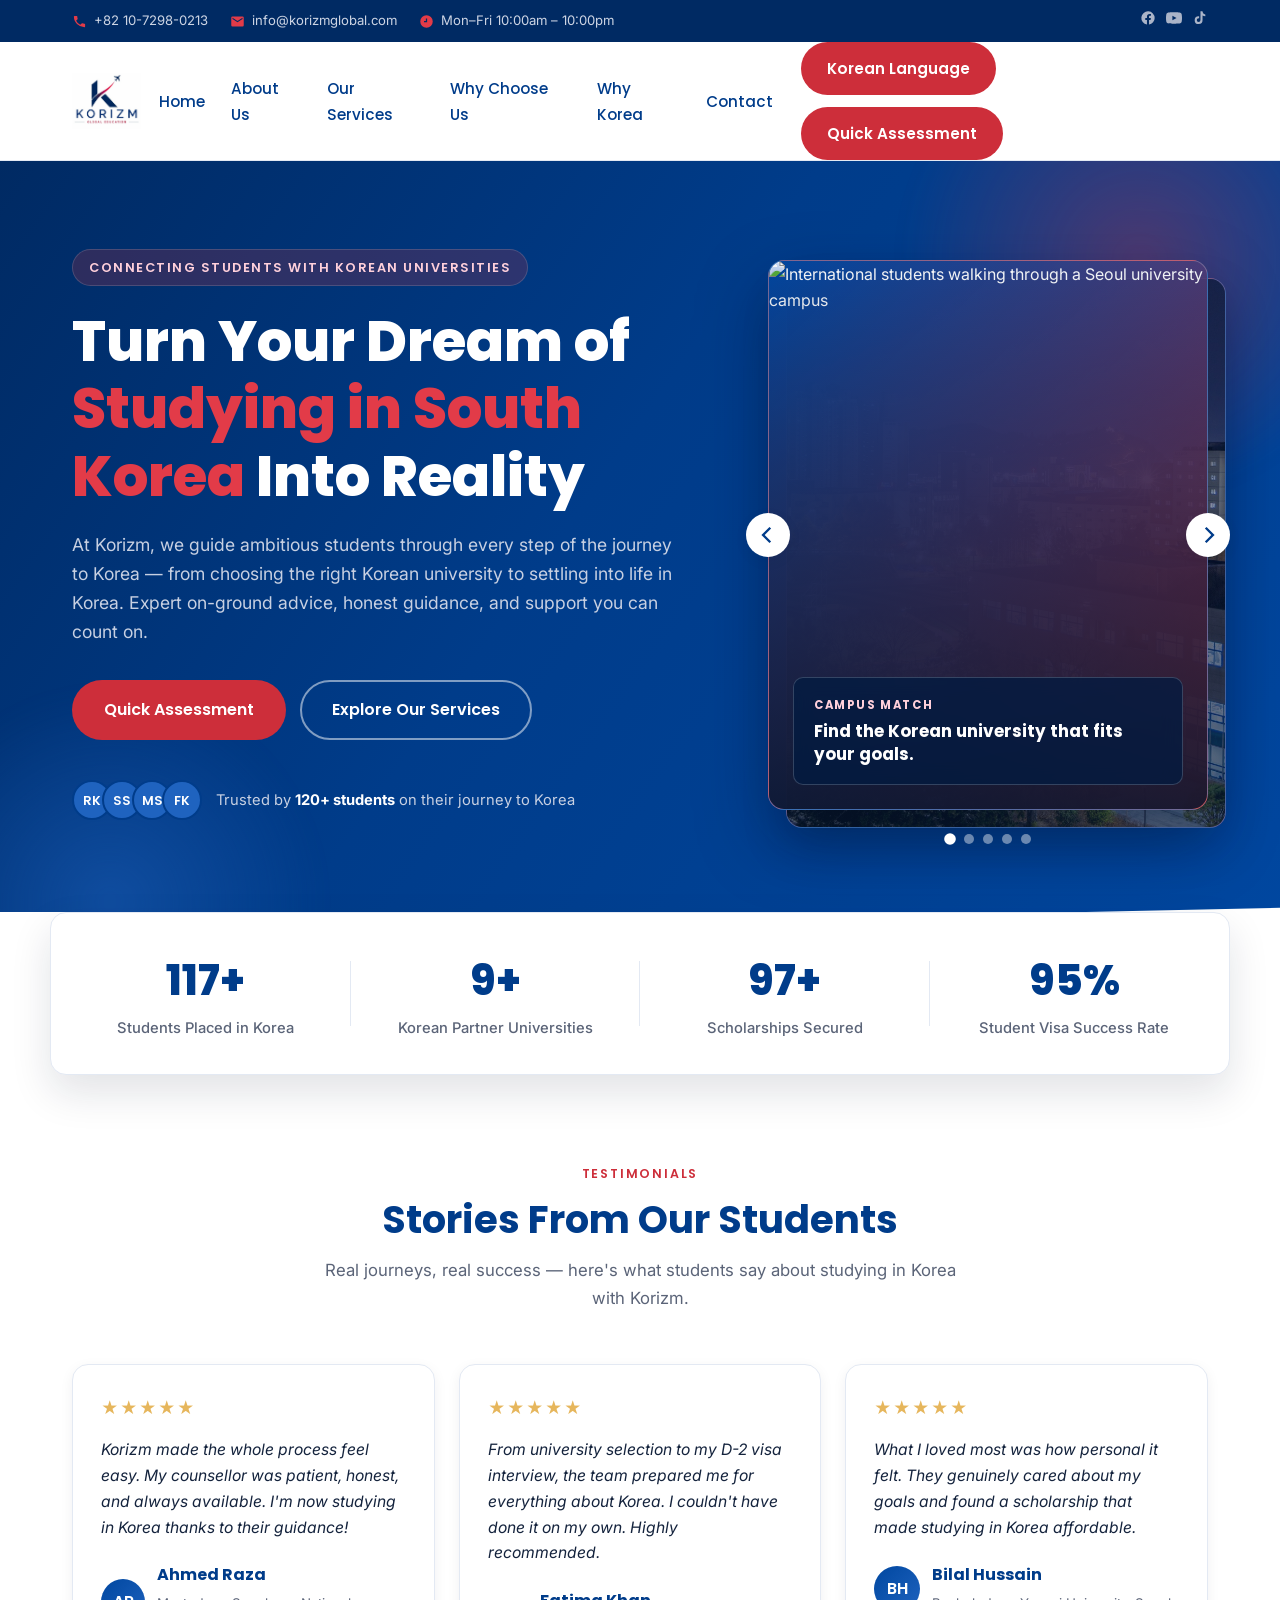
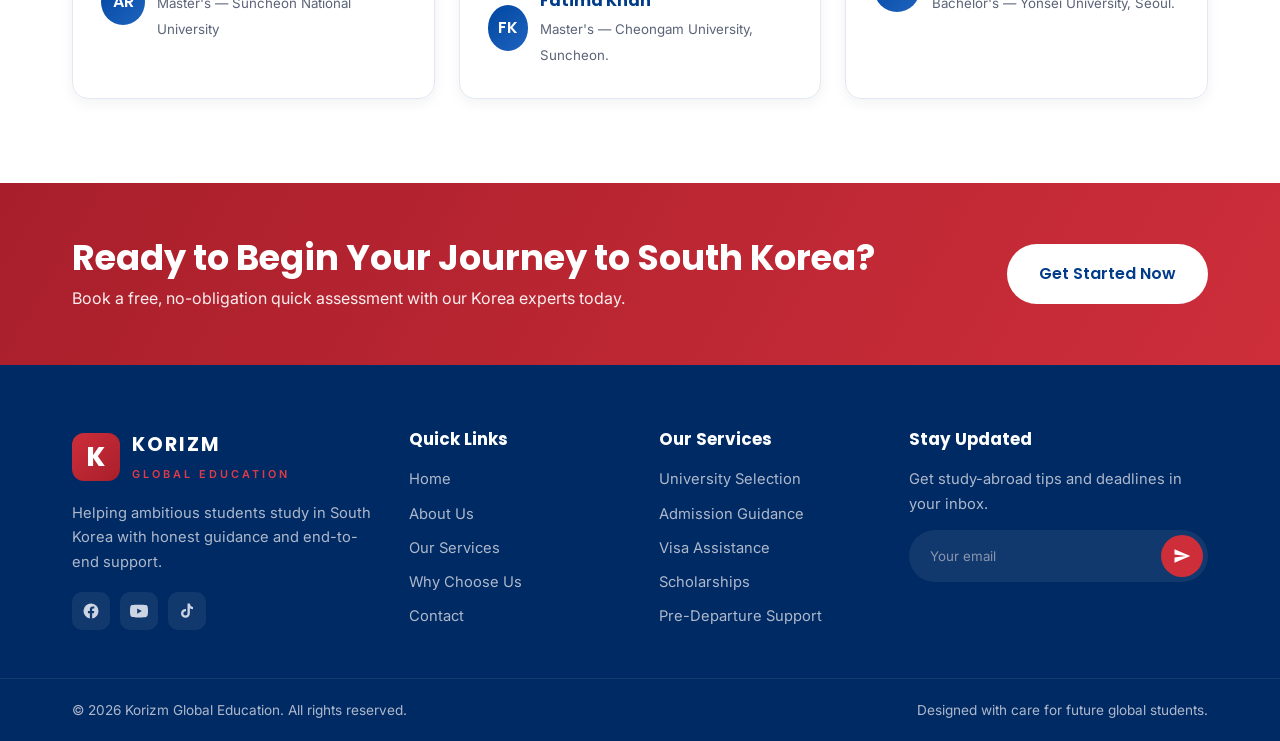
==== index.html @ 65ed12b9 "home page" ====
<!DOCTYPE html>
<html lang="en">
<head>
  <meta charset="UTF-8" />
  <meta name="viewport" content="width=device-width, initial-scale=1.0" />
  <title>Korizm Global Education — Study in South Korea Consultancy</title>
  <meta name="description" content="Korizm Global Education helps students achieve their dreams of studying in South Korea — Korean university selection, admissions, student visa assistance, scholarships, and pre & post-arrival support." />
  <link rel="icon" type="image/jpeg" href="public/korizm.jpg" />

  <!-- Fonts -->
  <link rel="preconnect" href="https://fonts.googleapis.com" />
  <link rel="preconnect" href="https://fonts.gstatic.com" crossorigin />
  <link href="https://fonts.googleapis.com/css2?family=Inter:wght@400;500;600;700&family=Poppins:wght@500;600;700;800&display=swap" rel="stylesheet" />

  <link rel="stylesheet" href="css/styles.css" />
</head>
<body>

  <!-- ===== Top Bar ===== -->
  <div class="topbar">
    <div class="container topbar__inner">
      <div class="topbar__contacts">
        <a href="https://wa.me/821072980213?text=Hello%20KORIZM%20Global%20Education" class="topbar__item">
          <svg viewBox="0 0 24 24" class="icon"><path d="M6.62 10.79a15.05 15.05 0 0 0 6.59 6.59l2.2-2.2a1 1 0 0 1 1.01-.24 11.36 11.36 0 0 0 3.56.57 1 1 0 0 1 1 1V20a1 1 0 0 1-1 1A17 17 0 0 1 3 4a1 1 0 0 1 1-1h3.5a1 1 0 0 1 1 1 11.36 11.36 0 0 0 .57 3.56 1 1 0 0 1-.24 1.01l-2.21 2.22z"/></svg>
          <span>+82 10-7298-0213</span>
        </a>
        <a href="mailto:info@korizmglobal.com" class="topbar__item">
          <svg viewBox="0 0 24 24" class="icon"><path d="M20 4H4a2 2 0 0 0-2 2v12a2 2 0 0 0 2 2h16a2 2 0 0 0 2-2V6a2 2 0 0 0-2-2zm0 4-8 5-8-5V6l8 5 8-5z"/></svg>
          <span>info@korizmglobal.com</span>
        </a>
        <span class="topbar__item topbar__hours">
          <svg viewBox="0 0 24 24" class="icon"><path d="M12 2a10 10 0 1 0 0 20 10 10 0 0 0 0-20zm1 11h-5v-2h3V7h2z"/></svg>
          <span>Mon–Fri 10:00am – 10:00pm</span>
        </span>
      </div>
      <div class="topbar__social">
        <a href="https://www.facebook.com/KorizmGlobal" target="_blank" aria-label="Facebook">
  <svg viewBox="0 0 24 24" class="icon">
    <path d="M22 12a10 10 0 1 0-11.56 9.88v-6.99H7.9V12h2.54V9.8c0-2.5 1.49-3.89 3.77-3.89 1.09 0 2.23.19 2.23.19v2.46h-1.26c-1.24 0-1.63.77-1.63 1.56V12h2.77l-.44 2.89h-2.33v6.99A10 10 0 0 0 22 12z"/>
  </svg>
</a>
        <a href="https://www.youtube.com/@KorizmGlobal" target="_blank" aria-label="YouTube">
  <svg viewBox="0 0 24 24" class="icon">
    <path d="M23.5 6.2a3 3 0 0 0-2.1-2.1C19.5 3.5 12 3.5 12 3.5s-7.5 0-9.4.6A3 3 0 0 0 .5 6.2 31.4 31.4 0 0 0 0 12a31.4 31.4 0 0 0 .5 5.8 3 3 0 0 0 2.1 2.1c1.9.6 9.4.6 9.4.6s7.5 0 9.4-.6a3 3 0 0 0 2.1-2.1A31.4 31.4 0 0 0 24 12a31.4 31.4 0 0 0-.5-5.8zM9.6 15.5v-7L15.8 12l-6.2 3.5z"/>
  </svg>
</a>
        <a href="https://www.tiktok.com/@korizmglobal" target="_blank" aria-label="TikTok">
  <svg viewBox="0 0 24 24" class="icon">
    <path d="M19.59 6.69a4.83 4.83 0 0 1-3.77-4.25V2h-3.12v13.17a2.78 2.78 0 1 1-2.78-2.78c.27 0 .53.04.78.11V9.33a5.9 5.9 0 0 0-.78-.05A5.9 5.9 0 1 0 15.82 15V8.35a7.93 7.93 0 0 0 4.18 1.18V6.69h-.41z"/>
  </svg>
</a>
      </div>
    </div>
  </div>

  <!-- ===== Header / Nav ===== -->
  <header class="header" id="header">
    <div class="container header__inner">
      <a href="index.html" class="brand">
        <img src="public/korizm.jpg" alt="Korizm Global Education" class="brand__logo" />
      </a>

      <nav class="nav" id="nav">
        <button class="nav__close" id="navClose" aria-label="Close menu">&times;</button>
        <ul class="nav__list">
          <li><a href="index.html" class="nav__link">Home</a></li>
          <li><a href="about.html" class="nav__link">About Us</a></li>
          <li><a href="services.html" class="nav__link">Our Services</a></li>
          <li><a href="why-us.html" class="nav__link">Why Choose Us</a></li>
          <li><a href="destinations.html" class="nav__link">Why Korea</a></li>
          <li><a href="contact.html" class="nav__link">Contact</a></li>
        </ul>
        <div style="display: flex; gap: 12px; flex-wrap: wrap;">
          <a href="korean-language.html" class="btn btn--primary nav__cta">Korean Language</a>
          <a href="contact.html" class="btn btn--primary nav__cta">Quick Assessment</a>
        </div>
      </nav>

      <button class="nav__toggle" id="navToggle" aria-label="Open menu">
        <span></span><span></span><span></span>
      </button>
    </div>
  </header>

  <!-- ===== Hero ===== -->
  <section class="hero" id="home">
    <div class="hero__bg" aria-hidden="true">
      <span class="hero__plane">&#9992;</span>
    </div>
    <div class="container hero__inner">
      <div class="hero__content reveal">
        <span class="hero__eyebrow">Connecting Students with Korean Universities</span>
        <h1 class="hero__title">Turn Your Dream of <span>Studying in South Korea</span> Into Reality</h1>
        <p class="hero__text">
          At Korizm, we guide ambitious students through every step of the
          journey to Korea &mdash; from choosing the right Korean university to settling into life
          in Korea. Expert on-ground advice, honest guidance, and support you can count on.
        </p>
        <div class="hero__actions">
          <a href="contact.html" class="btn btn--primary btn--lg">Quick Assessment</a>
          <a href="services.html" class="btn btn--ghost btn--lg">Explore Our Services</a>
        </div>
        <div class="hero__trust">
          <div class="hero__avatars" aria-hidden="true">
            <span>RK</span><span>SS</span><span>MS</span><span>FK</span>
          </div>
          <p>Trusted by <strong>120+ students</strong> on their journey to Korea</p>
        </div>
      </div>

      <div class="hero__carousel reveal" data-hero-carousel aria-label="Study in South Korea highlights">
        <div class="hero__slides">
          <div class="hero__slide-preview" aria-hidden="true">
            <img src="public/hero-admissions-guidance.png" alt="" data-hero-preview />
          </div>

          <article
            class="hero__slide active"
            data-hero-slide
            style="--slide-accent: rgba(205, 46, 58, .78);"
          >
            <img class="hero__slide-image" src="public/hero-admissions-guidance.png" alt="International students walking through a Seoul university campus" fetchpriority="high" />
            <div class="hero__slide-caption">
              <span>Campus Match</span>
              <strong>Find the Korean university that fits your goals.</strong>
            </div>
          </article>

          <article
            class="hero__slide"
            data-hero-slide
            style="--slide-accent: rgba(31, 99, 191, .82);"
            aria-hidden="true"
          >
            <img class="hero__slide-image" src="public/scnu1.png" alt="Student and counsellor reviewing admissions documents" loading="lazy" />
            <div class="hero__slide-caption">
              <span>Admissions Support</span>
              <strong>Build a strong application with Korea based expert guidance.</strong>
            </div>
          </article>

          <article
            class="hero__slide"
            data-hero-slide
            style="--slide-accent: rgba(168, 31, 43, .82);"
            aria-hidden="true"
          >
            <img class="hero__slide-image" src="public/scnu2.jpg" alt="Organized student visa documents on a consultancy desk" loading="lazy" />
            <div class="hero__slide-caption">
              <span>Visa Confidence</span>
              <strong>Prepare D-2 visa documents the right way.</strong>
            </div>
          </article>

          <article
            class="hero__slide"
            data-hero-slide
            style="--slide-accent: rgba(230, 182, 92, .84);"
            aria-hidden="true"
          >
            <img class="hero__slide-image" src="public/scnu7.png" alt="International student studying in a Korean university library" loading="lazy" />
            <div class="hero__slide-caption">
              <span>Scholarship Planning</span>
              <strong>Discover funding options before deadlines arrive.</strong>
            </div>
          </article>

          <article
            class="hero__slide"
            data-hero-slide
            style="--slide-accent: rgba(0, 71, 160, .84);"
            aria-hidden="true"
          >
            <img class="hero__slide-image" src="public/scnu5.jpg" alt="Student arriving in Seoul with luggage" loading="lazy" />
            <div class="hero__slide-caption">
              <span>Arrival Care</span>
              <strong>Land in Korea with practical support already in place.</strong>
            </div>
          </article>
        </div>

        <button class="hero__carousel-btn hero__carousel-btn--prev" type="button" data-hero-prev aria-label="Previous slide">
          <svg viewBox="0 0 24 24" aria-hidden="true"><path d="M15.4 5 8.4 12l7 7-1.8 1.8L4.8 12l8.8-8.8z"/></svg>
        </button>
        <button class="hero__carousel-btn hero__carousel-btn--next" type="button" data-hero-next aria-label="Next slide">
          <svg viewBox="0 0 24 24" aria-hidden="true"><path d="m8.6 19 7-7-7-7 1.8-1.8 8.8 8.8-8.8 8.8z"/></svg>
        </button>

        <div class="hero__carousel-dots" aria-label="Hero carousel slides">
          <button class="active" type="button" data-hero-dot aria-label="Show campus match slide" aria-pressed="true"></button>
          <button type="button" data-hero-dot aria-label="Show admissions support slide" aria-pressed="false"></button>
          <button type="button" data-hero-dot aria-label="Show visa confidence slide" aria-pressed="false"></button>
          <button type="button" data-hero-dot aria-label="Show scholarship planning slide" aria-pressed="false"></button>
          <button type="button" data-hero-dot aria-label="Show arrival care slide" aria-pressed="false"></button>
        </div>
      </div>
    </div>
    <div class="hero__wave" aria-hidden="true"></div>
  </section>

  <!-- ===== Stats ===== -->
  <section class="stats">
    <div class="container stats__grid">
      <div class="stat reveal">
        <div class="stat__num" data-count="120" data-suffix="+">0</div>
        <p class="stat__label">Students Placed in Korea</p>
      </div>
      <div class="stat reveal">
        <div class="stat__num" data-count="10" data-suffix="+">0</div>
        <p class="stat__label">Korean Partner Universities</p>
      </div>
      <div class="stat reveal">
        <div class="stat__num" data-count="100" data-suffix="+">0</div>
        <p class="stat__label">Scholarships Secured</p>
      </div>
      <div class="stat reveal">
        <div class="stat__num" data-count="98" data-suffix="%">0</div>
        <p class="stat__label">Student Visa Success Rate</p>
      </div>
    </div>
  </section>

  <!-- ===== Testimonials ===== -->
  <section class="section testimonials">
    <div class="container">
      <div class="section__head reveal">
        <span class="eyebrow">Testimonials</span>
        <h2 class="section__title">Stories From Our Students</h2>
        <p class="section__sub">Real journeys, real success — here's what students say about studying in Korea with Korizm.</p>
      </div>

      <div class="testimonials__grid">
        <figure class="quote reveal">
          <div class="quote__stars">★★★★★</div>
          <blockquote>Korizm made the whole process feel easy. My counsellor was patient, honest, and always available. I'm now studying in Korea thanks to their guidance!</blockquote>
          <figcaption><span class="quote__avatar">AR</span><span><strong>Ahmed Raza</strong><small>Master's — Suncheon National University</small></span></figcaption>
        </figure>
        <figure class="quote reveal">
          <div class="quote__stars">★★★★★</div>
          <blockquote>From university selection to my D-2 visa interview, the team prepared me for everything about Korea. I couldn't have done it on my own. Highly recommended.</blockquote>
          <figcaption><span class="quote__avatar">FK</span><span><strong>Fatima Khan</strong><small>Master's — Cheongam University, Suncheon.
</small></span></figcaption>
        </figure>
        <figure class="quote reveal">
          <div class="quote__stars">★★★★★</div>
          <blockquote>What I loved most was how personal it felt. They genuinely cared about my goals and found a scholarship that made studying in Korea affordable.</blockquote>
          <figcaption><span class="quote__avatar">BH</span><span><strong>Bilal Hussain</strong><small>Bachelor's — Yonsei University, Seoul.</small></span></figcaption>
        </figure>
      </div>
    </div>
  </section>

  <!-- ===== CTA Banner ===== -->
  <section class="cta-banner">
    <div class="container cta-banner__inner reveal">
      <div>
        <h2>Ready to Begin Your Journey to South Korea?</h2>
        <p>Book a free, no-obligation quick assessment with our Korea experts today.</p>
      </div>
      <a href="contact.html" class="btn btn--light btn--lg">Get Started Now</a>
    </div>
  </section>

  <!-- ===== Footer ===== -->
  <footer class="footer">
    <div class="container footer__grid">
      <div class="footer__col footer__brand">
        <div class="footer__logo">
          <span class="footer__k">K</span>
          <div>
            <strong>KORIZM</strong>
            <small>GLOBAL EDUCATION</small>
          </div>
        </div>
        <p>Helping ambitious students study in South Korea with honest guidance and end-to-end support.</p>
        <div class="footer__social">
          <a href="https://www.facebook.com/KorizmGlobal" target="_blank" aria-label="Facebook">
  <svg viewBox="0 0 24 24" class="icon">
    <path d="M22 12a10 10 0 1 0-11.56 9.88v-6.99H7.9V12h2.54V9.8c0-2.5 1.49-3.89 3.77-3.89 1.09 0 2.23.19 2.23.19v2.46h-1.26c-1.24 0-1.63.77-1.63 1.56V12h2.77l-.44 2.89h-2.33v6.99A10 10 0 0 0 22 12z"/>
  </svg>
</a>
          <a href="https://www.youtube.com/@KorizmGlobal" target="_blank" aria-label="YouTube">
  <svg viewBox="0 0 24 24" class="icon">
    <path d="M23.5 6.2a3 3 0 0 0-2.1-2.1C19.5 3.5 12 3.5 12 3.5s-7.5 0-9.4.6A3 3 0 0 0 .5 6.2 31.4 31.4 0 0 0 0 12a31.4 31.4 0 0 0 .5 5.8 3 3 0 0 0 2.1 2.1c1.9.6 9.4.6 9.4.6s7.5 0 9.4-.6a3 3 0 0 0 2.1-2.1A31.4 31.4 0 0 0 24 12a31.4 31.4 0 0 0-.5-5.8zM9.6 15.5v-7L15.8 12l-6.2 3.5z"/>
  </svg>
</a>
          <a href="https://www.tiktok.com/@korizmGlobal" target="_blank" aria-label="TikTok">
  <svg viewBox="0 0 24 24" class="icon">
    <path d="M19.59 6.69a4.83 4.83 0 0 1-3.77-4.25V2h-3.12v13.17a2.78 2.78 0 1 1-2.78-2.78c.27 0 .53.04.78.11V9.33a5.9 5.9 0 0 0-.78-.05A5.9 5.9 0 1 0 15.82 15V8.35a7.93 7.93 0 0 0 4.18 1.18V6.69h-.41z"/>
  </svg>
</a>
        </div>
      </div>

      <div class="footer__col">
        <h4>Quick Links</h4>
        <ul>
          <li><a href="index.html">Home</a></li>
          <li><a href="about.html">About Us</a></li>
          <li><a href="services.html">Our Services</a></li>
          <li><a href="why-us.html">Why Choose Us</a></li>
          <li><a href="contact.html">Contact</a></li>
        </ul>
      </div>

      <div class="footer__col">
        <h4>Our Services</h4>
        <ul>
          <li><a href="services.html">University Selection</a></li>
          <li><a href="services.html">Admission Guidance</a></li>
          <li><a href="services.html">Visa Assistance</a></li>
          <li><a href="services.html">Scholarships</a></li>
          <li><a href="services.html">Pre-Departure Support</a></li>
        </ul>
      </div>

      <div class="footer__col footer__newsletter">
        <h4>Stay Updated</h4>
        <p>Get study-abroad tips and deadlines in your inbox.</p>
        <form class="newsletter" id="newsletter">
          <input type="email" placeholder="Your email" aria-label="Email" required />
          <button type="submit" aria-label="Subscribe">
            <svg viewBox="0 0 24 24" class="icon"><path d="M2 21l21-9L2 3v7l15 2-15 2z"/></svg>
          </button>
        </form>
      </div>
    </div>

    <div class="footer__bottom">
      <div class="container footer__bottom-inner">
        <p>&copy; <span id="year"></span> Korizm Global Education. All rights reserved.</p>
        <p>Designed with care for future global students.</p>
      </div>
    </div>
  </footer>

  <a href="index.html" class="to-top" id="toTop" aria-label="Back to top">
    <svg viewBox="0 0 24 24" class="icon"><path d="M12 4l8 8-1.4 1.4L13 7.8V20h-2V7.8L5.4 13.4 4 12z"/></svg>
  </a>

  <script src="js/main.js"></script>
</body>
</html>
---- css/styles.css ----
/* ===========================================================
   Korizm Global Education — styles
   Brand: South Korea flag colors — blue #0047A0 + red #CD2E3A on white
   =========================================================== */

:root {
  /* South Korea flag palette: blue #0047A0, red #CD2E3A, white + black accents */
  --navy-900: #002a63;
  --navy-800: #003c8a;
  --navy-700: #0047a0;
  --navy-600: #1f63bf;
  --crimson: #cd2e3a;
  --crimson-600: #e23b48;
  --crimson-700: #a81f2b;
  --ink: #14233d;
  --muted: #5b6478;
  --line: #e3e9f3;
  --bg: #ffffff;
  --bg-soft: #f3f6fc;
  --gold: #e6b65c;

  --radius: 16px;
  --radius-sm: 10px;
  --shadow-sm: 0 4px 14px rgba(15, 26, 48, .06);
  --shadow: 0 18px 40px rgba(15, 26, 48, .12);
  --container: 1180px;

  --font-head: "Poppins", system-ui, sans-serif;
  --font-body: "Inter", system-ui, sans-serif;
}

* { margin: 0; padding: 0; box-sizing: border-box; }

html { scroll-behavior: smooth; scroll-padding-top: 92px; }

body {
  font-family: var(--font-body);
  color: var(--ink);
  background: var(--bg);
  line-height: 1.65;
  -webkit-font-smoothing: antialiased;
  overflow-x: hidden;
}

img { max-width: 100%; display: block; }
a { text-decoration: none; color: inherit; }
ul { list-style: none; }

h1, h2, h3, h4 { font-family: var(--font-head); line-height: 1.2; color: var(--navy-800); }

.container { width: 100%; max-width: var(--container); margin: 0 auto; padding: 0 22px; }

.icon { width: 18px; height: 18px; fill: currentColor; }

/* ---------- Buttons ---------- */
.btn {
  display: inline-flex; align-items: center; justify-content: center; gap: 8px;
  font-family: var(--font-head); font-weight: 600; font-size: .95rem;
  padding: 12px 24px; border-radius: 999px; cursor: pointer; border: 2px solid transparent;
  transition: transform .2s ease, box-shadow .2s ease, background .2s ease, color .2s ease;
  white-space: nowrap;
}
.btn--primary { background: var(--crimson); color: #fff; }
.btn--primary:hover { background: var(--crimson-700); transform: translateY(-2px); box-shadow: 0 12px 24px rgba(205, 46, 58, .32); }
.btn--ghost { background: transparent; color: #fff; border-color: rgba(255, 255, 255, .5); }
.btn--ghost:hover { background: rgba(255, 255, 255, .12); border-color: #fff; }
.btn--light { background: #fff; color: var(--navy-800); }
.btn--light:hover { transform: translateY(-2px); box-shadow: var(--shadow); }
.btn--lg { padding: 15px 30px; font-size: 1rem; }
.btn--block { width: 100%; }

/* ---------- Top bar ---------- */
.topbar { background: var(--navy-900); color: #cdd5e4; font-size: .82rem; }
.topbar__inner { display: flex; align-items: center; justify-content: space-between; min-height: 42px; gap: 16px; }
.topbar__contacts { display: flex; align-items: center; gap: 22px; flex-wrap: wrap; }
.topbar__item { display: inline-flex; align-items: center; gap: 7px; color: #cdd5e4; transition: color .2s; }
.topbar__item:hover { color: #fff; }
.topbar__item .icon { width: 15px; height: 15px; color: var(--crimson-600); }
.topbar__social { display: flex; gap: 10px; }
.topbar__social a { color: #aab4c8; transition: color .2s, transform .2s; }
.topbar__social a:hover { color: #fff; transform: translateY(-2px); }
.topbar__social .icon { width: 16px; height: 16px; }

/* ---------- Header ---------- */
.header {
  position: sticky; top: 0; z-index: 100; background: #fff;
  border-bottom: 1px solid var(--line); transition: box-shadow .3s, padding .3s;
}
.header.scrolled { box-shadow: var(--shadow-sm); }
.header__inner { display: flex; align-items: center; justify-content: space-between; min-height: 76px; gap: 18px; }
.brand__logo { height: 56px; width: auto; object-fit: contain; transition: height .3s; }
.header.scrolled .brand__logo { height: 48px; }

.nav { display: flex; align-items: center; gap: 28px; }
.nav__list { display: flex; align-items: center; gap: 26px; }
.nav__link {
  font-family: var(--font-head); font-weight: 500; font-size: .95rem; color: var(--navy-800);
  position: relative; padding: 6px 0;
}
.nav__link::after {
  content: ""; position: absolute; left: 0; bottom: 0; height: 2px; width: 0;
  background: var(--crimson); transition: width .25s ease;
}
.nav__link:hover, .nav__link.active { color: var(--crimson); }
.nav__link:hover::after, .nav__link.active::after { width: 100%; }
.nav__close { display: none; }

.nav__toggle { display: none; flex-direction: column; gap: 5px; background: none; border: 0; cursor: pointer; padding: 6px; }
.nav__toggle span { width: 26px; height: 3px; background: var(--navy-800); border-radius: 2px; transition: .3s; }

/* ---------- Hero ---------- */
.hero {
  position: relative; color: #fff; overflow: hidden;
  background: linear-gradient(125deg, var(--navy-900) 0%, var(--navy-800) 45%, var(--navy-700) 100%);
}
.hero__bg { position: absolute; inset: 0; overflow: hidden; }
.hero__bg::before, .hero__bg::after {
  content: ""; position: absolute; border-radius: 50%; filter: blur(10px);
}
.hero__bg::before {
  width: 520px; height: 520px; top: -160px; right: -120px;
  background: radial-gradient(circle, rgba(205, 46, 58, .38), transparent 65%);
}
.hero__bg::after {
  width: 460px; height: 460px; bottom: -180px; left: -120px;
  background: radial-gradient(circle, rgba(31, 99, 191, .5), transparent 65%);
}
.hero__plane {
  position: absolute; top: 18%; right: 8%; font-size: 4rem; color: rgba(255, 255, 255, .14);
  transform: rotate(-25deg); animation: float 6s ease-in-out infinite;
}
@keyframes float { 0%, 100% { transform: translateY(0) rotate(-25deg); } 50% { transform: translateY(-18px) rotate(-25deg); } }

.hero__inner {
  position: relative; z-index: 2; padding: 88px 22px 132px;
  display: grid; grid-template-columns: minmax(0, 1.05fr) minmax(320px, .75fr);
  align-items: center; gap: 52px;
}
.hero__content { max-width: 700px; min-width: 0; }
.hero__eyebrow {
  display: inline-block; font-family: var(--font-head); font-weight: 600; font-size: .8rem;
  letter-spacing: 1.5px; text-transform: uppercase; color: #ffd0db;
  background: rgba(205, 46, 58, .22); border: 1px solid rgba(255, 255, 255, .14);
  padding: 7px 16px; border-radius: 999px; margin-bottom: 22px;
}
.hero__title {
  font-size: clamp(2.1rem, 5vw, 3.5rem); font-weight: 800; color: #fff; margin-bottom: 20px;
  overflow-wrap: anywhere;
}
.hero__title span { color: var(--crimson-600); position: relative; }
.hero__text { width: 100%; font-size: 1.1rem; color: #c7d0e2; max-width: 620px; margin-bottom: 34px; }
.hero__actions { display: flex; flex-wrap: wrap; gap: 14px; margin-bottom: 40px; }
.hero__trust { display: flex; align-items: center; gap: 14px; min-width: 0; }
.hero__avatars { display: flex; }
.hero__avatars span {
  width: 40px; height: 40px; border-radius: 50%; display: grid; place-items: center;
  font-family: var(--font-head); font-weight: 600; font-size: .8rem; color: #fff;
  background: var(--navy-600); border: 2px solid var(--navy-800); margin-left: -10px;
}
.hero__avatars span:first-child { margin-left: 0; }
.hero__trust p { min-width: 0; font-size: .92rem; color: #c7d0e2; }
.hero__trust strong { color: #fff; }
.hero__carousel { position: relative; width: 100%; max-width: 440px; min-width: 0; justify-self: end; isolation: isolate; }
.hero__slides {
  position: relative; width: 100%; min-height: 470px; aspect-ratio: 4 / 5;
  border-radius: var(--radius); box-shadow: 0 28px 70px rgba(0, 12, 34, .34);
}
.hero__slide-preview {
  position: absolute; inset: 18px -18px -18px 18px; z-index: 0; overflow: hidden;
  border: 1px solid rgba(255, 255, 255, .18); border-radius: var(--radius);
  background: linear-gradient(135deg, rgba(0, 71, 160, .5), rgba(205, 46, 58, .3));
  box-shadow: 0 18px 45px rgba(0, 12, 34, .2);
}
.hero__slide-preview::after {
  content: ""; position: absolute; inset: 0;
  background: linear-gradient(180deg, rgba(0, 20, 44, .2), rgba(0, 20, 44, .55));
}
.hero__slide-preview img {
  width: 100%; height: 100%; object-fit: cover; object-position: center;
  opacity: .78; filter: saturate(.9);
}
.hero__slide {
  position: absolute; inset: 0; display: flex; align-items: flex-end; overflow: hidden;
  padding: 24px; border: 1px solid rgba(255, 255, 255, .22); border-radius: var(--radius);
  z-index: 1;
  opacity: 0; transform: translateX(18px) scale(.98); pointer-events: none;
  transition: opacity .55s ease, transform .55s ease;
  background: linear-gradient(135deg, var(--navy-700), var(--slide-accent));
}
.hero__slide.active { opacity: 1; transform: none; pointer-events: auto; }
.hero__slide::after {
  content: ""; position: absolute; inset: 0;
  background: linear-gradient(180deg, rgba(0, 42, 99, .04) 0%, rgba(0, 20, 44, .84) 100%);
}
.hero__slide-image {
  position: absolute; inset: 0; width: 100%; height: 100%; object-fit: cover;
  object-position: center; z-index: 0;
}
.hero__slide-caption {
  position: relative; z-index: 1; width: 100%; padding: 18px 20px;
  border-radius: var(--radius-sm); background: rgba(0, 27, 66, .72);
  border: 1px solid rgba(255, 255, 255, .18); backdrop-filter: blur(10px);
}
.hero__slide-caption span {
  display: block; margin-bottom: 5px; font-family: var(--font-head); font-weight: 700;
  font-size: .72rem; letter-spacing: 1.6px; text-transform: uppercase; color: #ffd0db;
}
.hero__slide-caption strong {
  display: block; color: #fff; font-family: var(--font-head); font-size: 1.05rem;
  line-height: 1.35;
}
.hero__carousel-btn {
  position: absolute; top: 50%; z-index: 3; width: 44px; height: 44px; border: 0;
  border-radius: 50%; display: grid; place-items: center; cursor: pointer;
  background: #fff; color: var(--navy-800); box-shadow: var(--shadow-sm);
  transform: translateY(-50%); transition: transform .2s ease, background .2s ease, color .2s ease;
}
.hero__carousel-btn:hover { background: var(--crimson); color: #fff; transform: translateY(-50%) scale(1.05); }
.hero__carousel-btn svg { width: 22px; height: 22px; fill: currentColor; }
.hero__carousel-btn--prev { left: -22px; }
.hero__carousel-btn--next { right: -22px; }
.hero__carousel-dots {
  position: absolute; left: 50%; bottom: -34px; z-index: 3; display: flex; gap: 9px;
  transform: translateX(-50%);
}
.hero__carousel-dots button {
  width: 10px; height: 10px; border: 0; border-radius: 50%; cursor: pointer;
  background: rgba(255, 255, 255, .42); transition: background .2s ease, transform .2s ease;
}
.hero__carousel-dots button:hover, .hero__carousel-dots button.active {
  background: #fff; transform: scale(1.16);
}
.hero__wave {
  position: absolute; left: 0; right: 0; bottom: -1px; height: 70px; z-index: 1;
  background: var(--bg);
  clip-path: polygon(0 100%, 100% 100%, 100% 35%, 0 75%);
}

/* ---------- Sections ---------- */
.section { padding: 84px 0; }
.section--soft { background: var(--bg-soft); }
.section__head { max-width: 660px; margin: 0 auto 52px; text-align: center; }
.eyebrow {
  display: inline-block; font-family: var(--font-head); font-weight: 600; font-size: .78rem;
  letter-spacing: 1.8px; text-transform: uppercase; color: var(--crimson); margin-bottom: 12px;
}
.section__title { font-size: clamp(1.7rem, 3.5vw, 2.4rem); font-weight: 700; margin-bottom: 14px; }
.section__sub { color: var(--muted); font-size: 1.05rem; }

/* ---------- Stats ---------- */
.stats { background: #fff; margin-top: -40px; position: relative; z-index: 3; }
.stats__grid {
  display: grid; grid-template-columns: repeat(4, 1fr); gap: 20px;
  background: #fff; border: 1px solid var(--line); border-radius: var(--radius);
  box-shadow: var(--shadow); padding: 34px 20px;
}
.stat { text-align: center; position: relative; }
.stat:not(:last-child)::after {
  content: ""; position: absolute; right: -10px; top: 15%; height: 70%; width: 1px; background: var(--line);
}
.stat__num { font-family: var(--font-head); font-weight: 800; font-size: clamp(1.8rem, 4vw, 2.6rem); color: var(--navy-800); }
.stat__label { color: var(--muted); font-size: .92rem; font-weight: 500; }

/* ---------- About ---------- */
.about__inner { display: grid; grid-template-columns: 0.85fr 1.15fr; gap: 56px; align-items: center; }
.about__card {
  position: relative; border-radius: var(--radius);
  background: linear-gradient(135deg, var(--navy-800), var(--navy-600));
  padding: 40px; box-shadow: var(--shadow);
}
.about__logo-wrap { background: #fff; border-radius: var(--radius-sm); padding: 18px; }
.about__logo-wrap img { border-radius: 8px; }
.about__badge {
  position: absolute; bottom: -22px; right: -16px; background: var(--crimson); color: #fff;
  border-radius: var(--radius-sm); padding: 14px 20px; text-align: center; box-shadow: var(--shadow);
}
.about__badge strong { display: block; font-family: var(--font-head); font-size: 1.7rem; font-weight: 800; line-height: 1; color: #fff; }
.about__badge span { font-size: .78rem; opacity: .9; }
.about__content p { color: var(--muted); margin-bottom: 16px; }
.about__points { display: grid; grid-template-columns: 1fr 1fr; gap: 10px 18px; margin: 22px 0 28px; }
.about__points li { display: flex; align-items: center; gap: 9px; font-weight: 500; font-size: .95rem; color: var(--ink); }
.tick { width: 20px; height: 20px; fill: var(--crimson); flex-shrink: 0; }

/* ---------- Services ---------- */
.services__grid { display: grid; grid-template-columns: repeat(3, 1fr); gap: 24px; }
.service {
  background: #fff; border: 1px solid var(--line); border-radius: var(--radius);
  padding: 32px 28px; transition: transform .25s, box-shadow .25s, border-color .25s;
}
.service:hover { transform: translateY(-6px); box-shadow: var(--shadow); border-color: transparent; }
.service__icon {
  width: 58px; height: 58px; border-radius: 14px; display: grid; place-items: center; margin-bottom: 18px;
  background: linear-gradient(135deg, var(--navy-800), var(--navy-600));
}
.service__icon svg { width: 28px; height: 28px; fill: #fff; }
.service:hover .service__icon { background: linear-gradient(135deg, var(--crimson), var(--crimson-700)); }
.service h3 { font-size: 1.2rem; margin-bottom: 10px; }
.service p { color: var(--muted); font-size: .95rem; }

/* ---------- Why choose us ---------- */
.why__grid { display: grid; grid-template-columns: repeat(4, 1fr); gap: 22px; }
.pillar {
  position: relative; background: #fff; border: 1px solid var(--line); border-radius: var(--radius);
  padding: 34px 26px 28px; overflow: hidden; transition: transform .25s, box-shadow .25s;
}
.pillar::before {
  content: ""; position: absolute; top: 0; left: 0; height: 4px; width: 0;
  background: var(--crimson); transition: width .3s;
}
.pillar:hover { transform: translateY(-6px); box-shadow: var(--shadow); }
.pillar:hover::before { width: 100%; }
.pillar__no { font-family: var(--font-head); font-weight: 800; font-size: 2.4rem; color: var(--line); margin-bottom: 6px; }
.pillar:hover .pillar__no { color: var(--crimson); }
.pillar h3 { font-size: 1.15rem; margin-bottom: 8px; }
.pillar p { color: var(--muted); font-size: .93rem; }

/* ---------- Destinations ---------- */
.destinations__grid { display: grid; grid-template-columns: repeat(4, 1fr); gap: 20px; }
.dest {
  background: #fff; border: 1px solid var(--line); border-radius: var(--radius);
  padding: 26px 22px; text-align: center; transition: transform .25s, box-shadow .25s;
}
.dest:hover { transform: translateY(-6px); box-shadow: var(--shadow); }
.dest__flag { font-size: 2.6rem; display: block; margin-bottom: 12px; }
.dest h3 { font-size: 1.1rem; margin-bottom: 4px; }
.dest p { color: var(--muted); font-size: .85rem; }

/* ---------- Testimonials ---------- */
.testimonials__grid { display: grid; grid-template-columns: repeat(3, 1fr); gap: 24px; }
.quote {
  background: #fff; border: 1px solid var(--line); border-radius: var(--radius);
  padding: 30px 28px; box-shadow: var(--shadow-sm); position: relative;
}
.quote__stars { color: var(--gold); letter-spacing: 2px; margin-bottom: 14px; font-size: 1.05rem; }
.quote blockquote { color: var(--ink); font-size: .98rem; font-style: italic; margin-bottom: 22px; }
.quote figcaption { display: flex; align-items: center; gap: 12px; }
.quote__avatar {
  width: 46px; height: 46px; border-radius: 50%; display: grid; place-items: center;
  background: linear-gradient(135deg, var(--navy-700), var(--navy-600)); color: #fff;
  font-family: var(--font-head); font-weight: 600;
}
.quote figcaption strong { display: block; color: var(--navy-800); font-family: var(--font-head); }
.quote figcaption small { color: var(--muted); }

/* ---------- CTA banner ---------- */
.cta-banner { background: linear-gradient(120deg, var(--crimson-700), var(--crimson)); color: #fff; }
.cta-banner__inner {
  display: flex; align-items: center; justify-content: space-between; gap: 26px;
  padding: 54px 22px; flex-wrap: wrap;
}
.cta-banner h2 { color: #fff; font-size: clamp(1.6rem, 3vw, 2.2rem); margin-bottom: 6px; }
.cta-banner p { opacity: .92; }

/* ---------- Contact ---------- */
.contact__inner { display: grid; grid-template-columns: 1fr 1.1fr; gap: 50px; align-items: start; }
.contact__info p { color: var(--muted); margin-bottom: 28px; }
.contact__list { display: grid; gap: 18px; }
.contact__list li { display: flex; align-items: center; gap: 16px; }
.contact__ic {
  width: 50px; height: 50px; border-radius: 12px; flex-shrink: 0; display: grid; place-items: center;
  background: var(--bg-soft); color: var(--crimson);
}
.contact__ic svg { width: 22px; height: 22px; fill: currentColor; }
.contact__list strong { display: block; font-family: var(--font-head); color: var(--navy-800); font-size: .95rem; }
.contact__list a, .contact__list span { color: var(--muted); }
.contact__list a:hover { color: var(--crimson); }

.contact__form {
  background: #fff; border: 1px solid var(--line); border-radius: var(--radius);
  padding: 34px; box-shadow: var(--shadow);
}
.contact__form h3 { font-size: 1.3rem; margin-bottom: 22px; }
.field { margin-bottom: 16px; }
.field-row { display: grid; grid-template-columns: 1fr 1fr; gap: 16px; }
.field input, .field select, .field textarea {
  width: 100%; font-family: var(--font-body); font-size: .95rem; color: var(--ink);
  padding: 13px 16px; border: 1.5px solid var(--line); border-radius: var(--radius-sm);
  background: var(--bg-soft); transition: border-color .2s, background .2s;
}
.field input:focus, .field select:focus, .field textarea:focus {
  outline: none; border-color: var(--crimson); background: #fff;
}
.field textarea { resize: vertical; }
.form__note {
  margin-top: 14px; padding: 12px 16px; border-radius: var(--radius-sm);
  background: #e9f7ef; color: #1d7a45; font-size: .9rem; font-weight: 500; text-align: center;
}

/* ---------- Footer ---------- */
.footer { background: var(--navy-900); color: #aeb8cc; padding-top: 64px; font-size: .92rem; }
.footer__grid { display: grid; grid-template-columns: 1.4fr 1fr 1fr 1.3fr; gap: 34px; padding-bottom: 48px; }
.footer h4 { color: #fff; font-size: 1.05rem; margin-bottom: 18px; }
.footer__col ul { display: grid; gap: 10px; }
.footer__col a { color: #aeb8cc; transition: color .2s, padding-left .2s; }
.footer__col a:hover { color: #fff; padding-left: 4px; }
.footer__brand p { margin: 16px 0 18px; max-width: 320px; }
.footer__logo { display: flex; align-items: center; gap: 12px; }
.footer__k {
  width: 48px; height: 48px; border-radius: 12px; display: grid; place-items: center;
  font-family: var(--font-head); font-weight: 800; font-size: 1.6rem; color: #fff;
  background: linear-gradient(135deg, var(--crimson), var(--crimson-700));
}
.footer__logo strong { display: block; font-family: var(--font-head); color: #fff; font-size: 1.2rem; letter-spacing: 2px; }
.footer__logo small { color: var(--crimson-600); font-size: .68rem; letter-spacing: 3px; font-weight: 600; }
.footer__social { display: flex; gap: 10px; }
.footer__social a {
  width: 38px; height: 38px; border-radius: 10px; display: grid; place-items: center;
  background: rgba(255, 255, 255, .07); color: #cdd5e4; transition: background .2s, transform .2s;
}
.footer__social a:hover { background: var(--crimson); color: #fff; transform: translateY(-3px); }
.newsletter { display: flex; background: rgba(255, 255, 255, .07); border-radius: 999px; padding: 5px; margin-top: 14px; }
.newsletter input { flex: 1; background: none; border: 0; color: #fff; padding: 8px 16px; font-family: var(--font-body); }
.newsletter input::placeholder { color: #8a95ad; }
.newsletter input:focus { outline: none; }
.newsletter button {
  width: 42px; height: 42px; border: 0; border-radius: 50%; cursor: pointer; flex-shrink: 0;
  background: var(--crimson); color: #fff; display: grid; place-items: center; transition: background .2s;
}
.newsletter button:hover { background: var(--crimson-700); }
.footer__bottom { border-top: 1px solid rgba(255, 255, 255, .08); padding: 20px 0; }
.footer__bottom-inner { display: flex; justify-content: space-between; gap: 12px; flex-wrap: wrap; font-size: .85rem; }

/* ---------- Back to top ---------- */
.to-top {
  position: fixed; right: 22px; bottom: 22px; width: 48px; height: 48px; border-radius: 50%;
  background: var(--crimson); color: #fff; display: grid; place-items: center; z-index: 90;
  box-shadow: var(--shadow); opacity: 0; visibility: hidden; transform: translateY(12px);
  transition: opacity .3s, transform .3s, background .2s;
}
.to-top svg { width: 22px; height: 22px; fill: #fff; }
.to-top.show { opacity: 1; visibility: visible; transform: translateY(0); }
.to-top:hover { background: var(--crimson-700); }

/* ---------- Download Modal ---------- */
.modal {
  position: fixed; inset: 0; background: rgba(0, 0, 0, .5); z-index: 500;
  display: grid; place-items: center; opacity: 0; visibility: hidden;
  transition: opacity .3s, visibility .3s;
}
.modal.show { opacity: 1; visibility: visible; }
.modal__content {
  background: #fff; border-radius: var(--radius); padding: 40px 32px;
  max-width: 420px; width: 90%; box-shadow: var(--shadow);
  animation: slideUp .35s ease;
}
@keyframes slideUp { from { transform: translateY(30px); opacity: 0; } to { transform: none; opacity: 1; } }
.modal__header { margin-bottom: 24px; }
.modal__title { font-size: 1.5rem; font-weight: 700; color: var(--navy-800); margin-bottom: 8px; }
.modal__subtitle { color: var(--muted); font-size: .95rem; }
.modal__close {
  position: absolute; top: 16px; right: 16px; width: 32px; height: 32px;
  border: 0; background: var(--bg-soft); border-radius: 50%; cursor: pointer;
  display: grid; place-items: center; color: var(--navy-800); font-size: 1.3rem;
  transition: background .2s;
}
.modal__close:hover { background: var(--line); }
.modal__body { display: grid; gap: 16px; margin-bottom: 24px; }
.modal__actions { display: grid; grid-template-columns: 1fr 1fr; gap: 12px; }
.modal__btn { padding: 12px 20px; border: 0; border-radius: var(--radius-sm); font-weight: 600;
  cursor: pointer; transition: transform .2s, box-shadow .2s; }
.modal__btn--download { background: var(--crimson); color: #fff; }
.modal__btn--download:hover { transform: translateY(-2px); box-shadow: 0 8px 16px rgba(205, 46, 58, .3); }
.modal__btn--cancel { background: var(--line); color: var(--navy-800); }
.modal__btn--cancel:hover { background: var(--line); opacity: .8; }
.modal__btn:disabled { opacity: .6; cursor: not-allowed; }

.modal .field { margin: 0; }
.modal .field input {
  width: 100%; font-size: .95rem; color: var(--ink);
  padding: 11px 14px; border: 1.5px solid var(--line); border-radius: var(--radius-sm);
  background: var(--bg-soft); transition: border-color .2s, background .2s; font-family: var(--font-body);
}
.modal .field input:focus { outline: none; border-color: var(--crimson); background: #fff; }

/* ---------- Scroll reveal ---------- */
.reveal { opacity: 0; transform: translateY(28px); transition: opacity .7s ease, transform .7s ease; }
.reveal.in { opacity: 1; transform: none; }

/* ===========================================================
   Responsive
   =========================================================== */
@media (max-width: 980px) {
  .hero__inner { grid-template-columns: 1fr; padding-top: 72px; gap: 44px; }
  .hero__content { max-width: 760px; }
  .hero__carousel { justify-self: start; max-width: min(100%, 520px); margin-bottom: 30px; }
  .hero__slides { min-height: 390px; aspect-ratio: 16 / 11; }
  .about__inner, .contact__inner { grid-template-columns: 1fr; gap: 40px; }
  .services__grid, .testimonials__grid { grid-template-columns: repeat(2, 1fr); }
  .why__grid { grid-template-columns: repeat(2, 1fr); }
  .destinations__grid { grid-template-columns: repeat(3, 1fr); }
  .stats__grid { grid-template-columns: repeat(2, 1fr); gap: 28px 10px; }
  .stat:nth-child(2)::after { display: none; }
  .footer__grid { grid-template-columns: 1fr 1fr; }
}

@media (max-width: 860px) {
  .topbar__hours { display: none; }

  .nav {
    position: fixed; inset: 0 0 0 auto; width: min(82vw, 330px); background: #fff;
    flex-direction: column; align-items: flex-start; gap: 0; padding: 80px 28px 28px;
    transform: translateX(100%); transition: transform .35s ease; box-shadow: -10px 0 40px rgba(0,0,0,.15);
    z-index: 200;
  }
  .nav.open { transform: translateX(0); }
  .nav__list { flex-direction: column; align-items: flex-start; gap: 4px; width: 100%; }
  .nav__list li { width: 100%; }
  .nav__link { display: block; width: 100%; padding: 12px 0; border-bottom: 1px solid var(--line); }
  .nav__link::after { display: none; }
  .nav__cta { margin-top: 22px; width: 100%; }
  .nav__close {
    display: block; position: absolute; top: 18px; right: 22px; font-size: 2rem; line-height: 1;
    background: none; border: 0; color: var(--navy-800); cursor: pointer;
  }
  .nav__toggle { display: flex; }
  body.nav-open { overflow: hidden; }
  .nav-backdrop {
    position: fixed; inset: 0; background: rgba(10, 16, 30, .5); z-index: 150;
    opacity: 0; visibility: hidden; transition: opacity .3s;
  }
  .nav-backdrop.show { opacity: 1; visibility: visible; z-index: 1; }
}

@media (max-width: 620px) {
  .section { padding: 60px 0; }
  .topbar__inner { justify-content: center; }
  .topbar__social { display: none; }
  .services__grid, .testimonials__grid, .why__grid, .destinations__grid { grid-template-columns: 1fr; }
  .about__points { grid-template-columns: 1fr; }
  .field-row { grid-template-columns: 1fr; }
  .footer__grid { grid-template-columns: 1fr; }
  .hero__inner { padding: 48px 18px 96px; gap: 36px; }
  .hero__content { width: 100%; }
  .hero__eyebrow {
    max-width: 100%; font-size: .68rem; line-height: 1.35; letter-spacing: 1px;
    white-space: normal;
  }
  .hero__title { font-size: clamp(2rem, 9vw, 2.65rem); }
  .hero__text { max-width: 100%; font-size: 1rem; line-height: 1.62; }
  .hero__actions { gap: 12px; margin-bottom: 32px; }
  .hero__actions .btn { width: min(100%, 270px); white-space: normal; text-align: center; }
  .hero__trust { align-items: flex-start; flex-wrap: wrap; gap: 12px; }
  .hero__avatars { flex-shrink: 0; }
  .hero__avatars span { width: 34px; height: 34px; font-size: .72rem; margin-left: -8px; }
  .hero__trust p { flex: 1 1 170px; line-height: 1.55; }
  .hero__carousel { width: calc(100% - 12px); max-width: none; justify-self: start; margin-bottom: 34px; }
  .hero__slides { min-height: 0; aspect-ratio: 3 / 4; }
  .hero__slide-preview { inset: 10px -10px -10px 10px; }
  .hero__slide { padding: 16px; }
  .hero__slide-caption { padding: 14px 15px; }
  .hero__slide-caption strong { font-size: .96rem; }
  .hero__carousel-btn { width: 40px; height: 40px; }
  .hero__carousel-btn--prev { left: 8px; }
  .hero__carousel-btn--next { right: 8px; }
  .cta-banner__inner { flex-direction: column; text-align: center; }
  .footer__bottom-inner { justify-content: center; text-align: center; }
}

@media (max-width: 390px) {
  .container { padding-left: 18px; padding-right: 18px; }
  .hero__inner { padding-left: 18px; padding-right: 18px; }
  .hero__text { font-size: .96rem; }
  .hero__carousel { width: calc(100% - 8px); }
  .hero__slide-preview { inset: 8px -8px -8px 8px; }
  .hero__slide { padding: 12px; }
  .hero__slide-caption strong { font-size: .9rem; }
}


/* Button container (both Korean Language and Quick Assessment) */
.header__inner > div {
  display: flex;
  gap: 12px;
  flex-wrap: wrap;
  align-items: center;
}

@media (max-width: 980px) {
  .header__inner > div {
    gap: 8px;
  }
  
  .header__inner > div .btn {
    font-size: 0.85rem;
    padding: 10px 18px;
  }
}

@media (max-width: 620px) {
  .header__inner > div {
    flex-direction: column;
    width: 100%;
    gap: 8px;
  }
  
  .header__inner > div .btn {
    width: 100%;
    font-size: 0.9rem;
    padding: 12px 20px;
  }
}
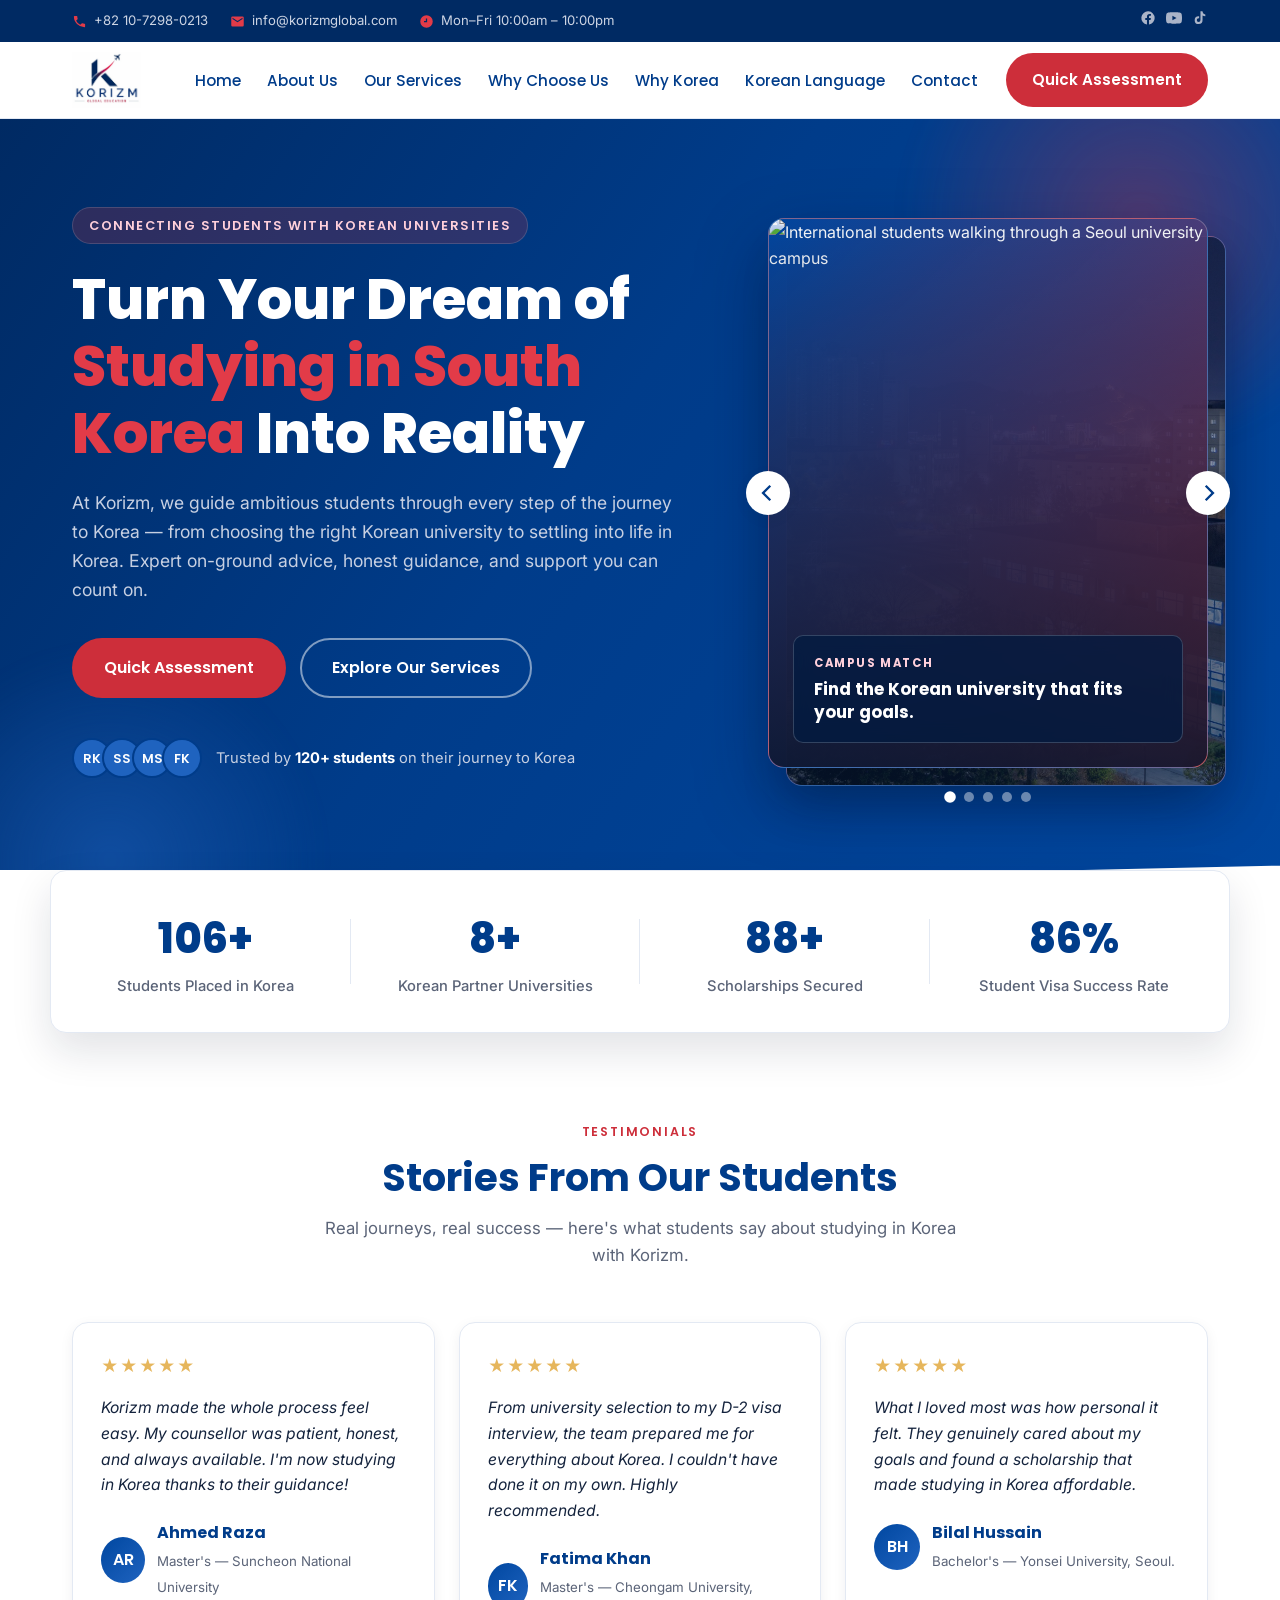
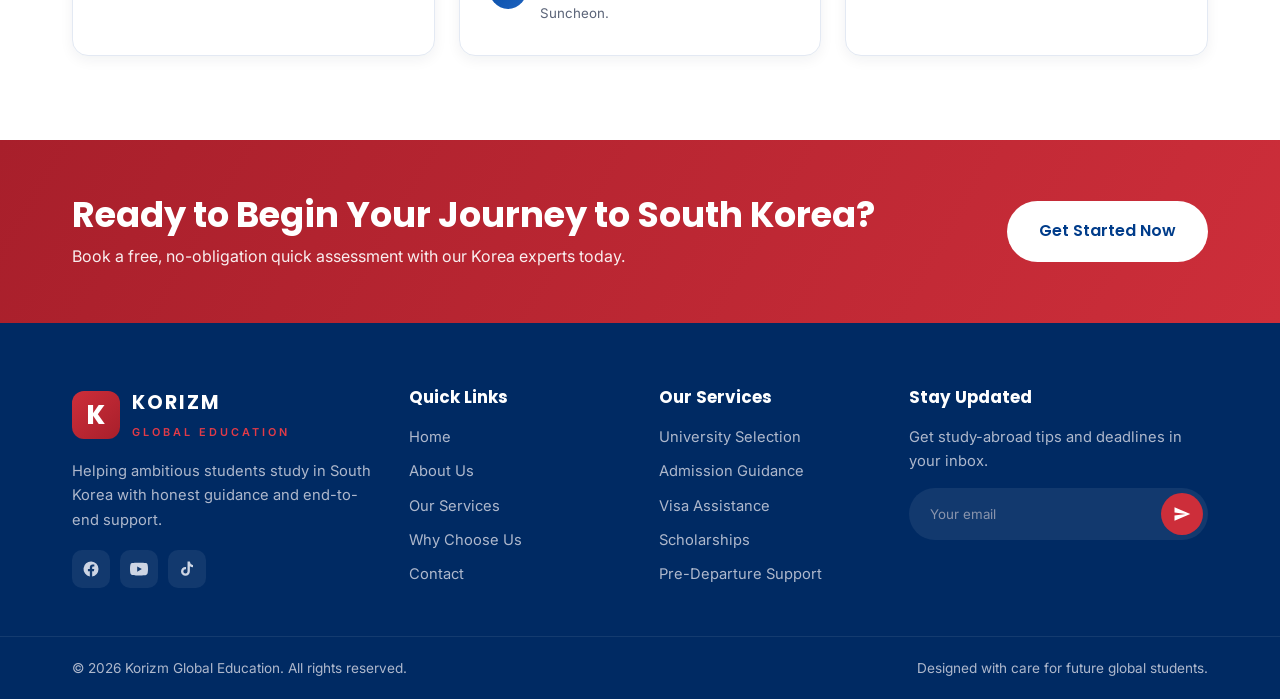
==== commit d12e226c: "navigation updated" ====
--- a/index.html
+++ b/index.html
@@ -68,10 +68,10 @@
           <li><a href="services.html" class="nav__link">Our Services</a></li>
           <li><a href="why-us.html" class="nav__link">Why Choose Us</a></li>
           <li><a href="destinations.html" class="nav__link">Why Korea</a></li>
+          <li><a href="korean-language.html" class="nav__link">Korean Language</a></li>
           <li><a href="contact.html" class="nav__link">Contact</a></li>
         </ul>
         <div style="display: flex; gap: 12px; flex-wrap: wrap;">
-          <a href="korean-language.html" class="btn btn--primary nav__cta">Korean Language</a>
           <a href="contact.html" class="btn btn--primary nav__cta">Quick Assessment</a>
         </div>
       </nav>
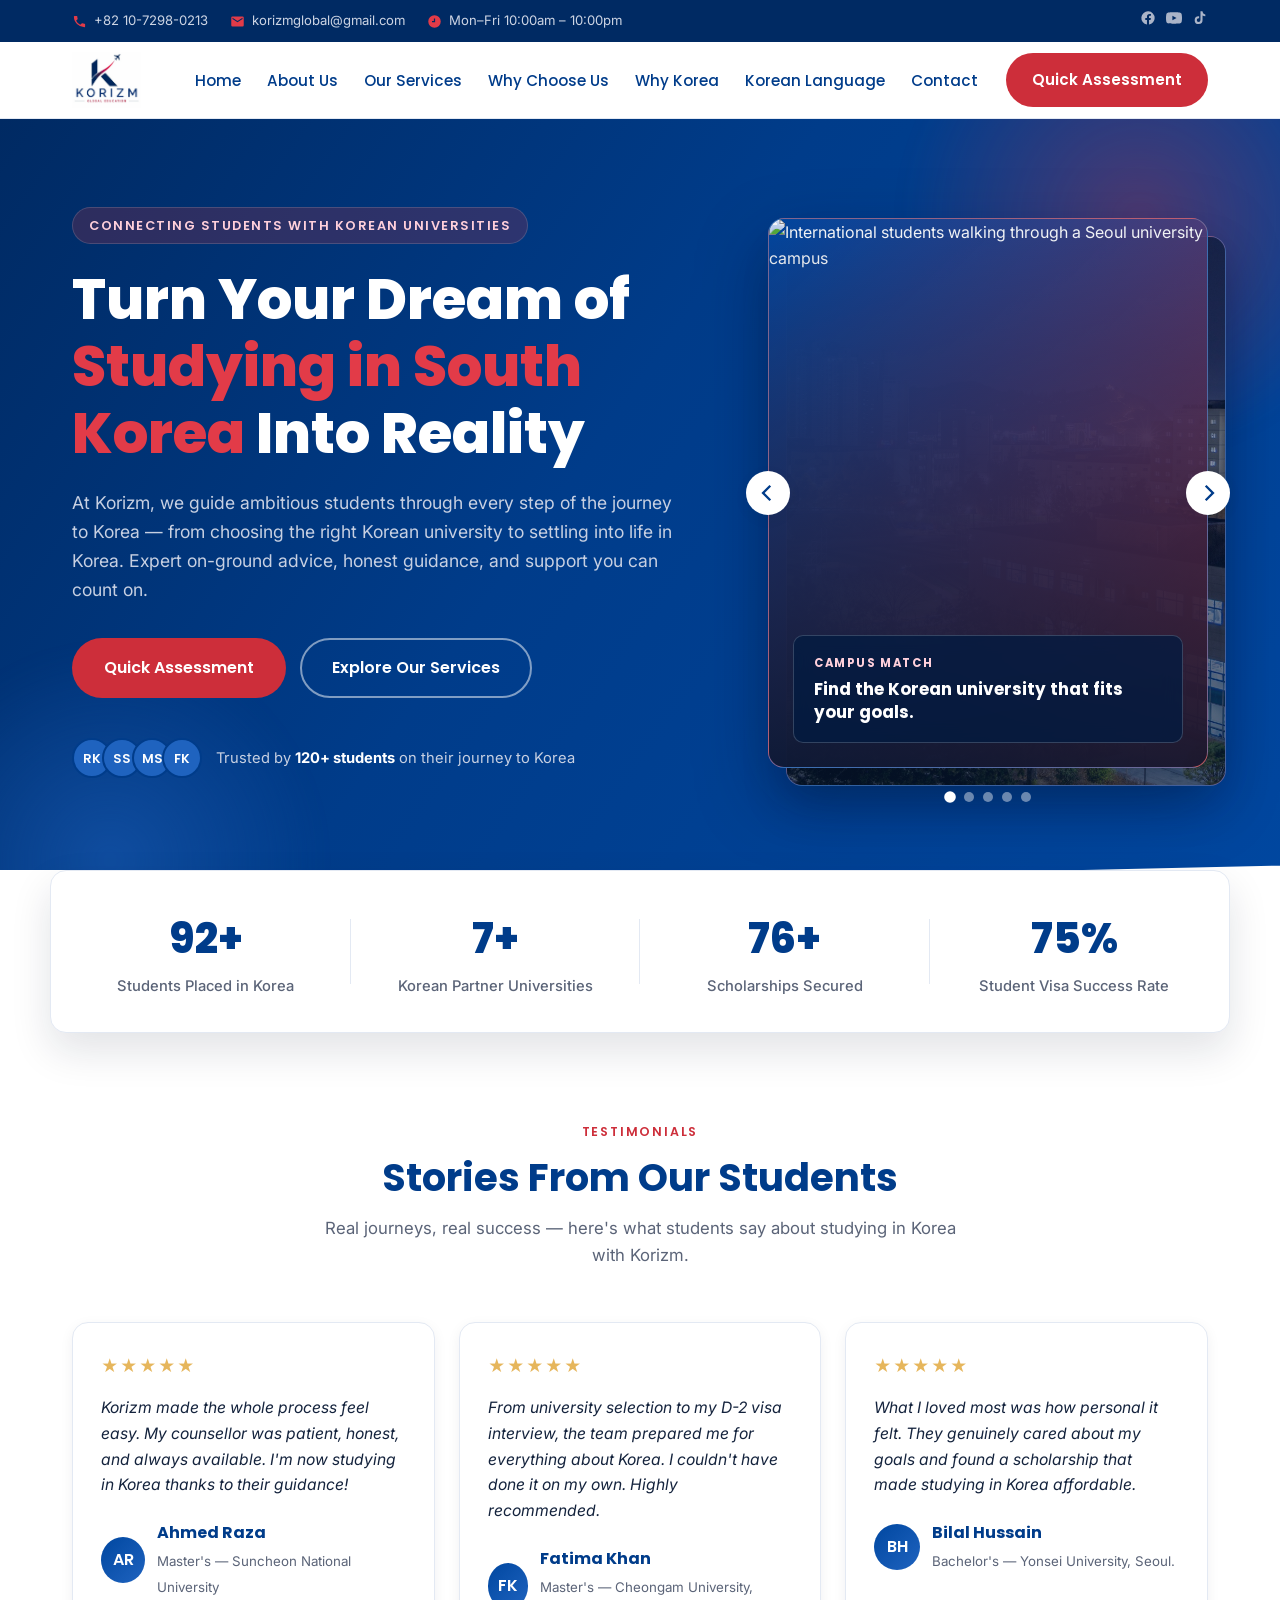
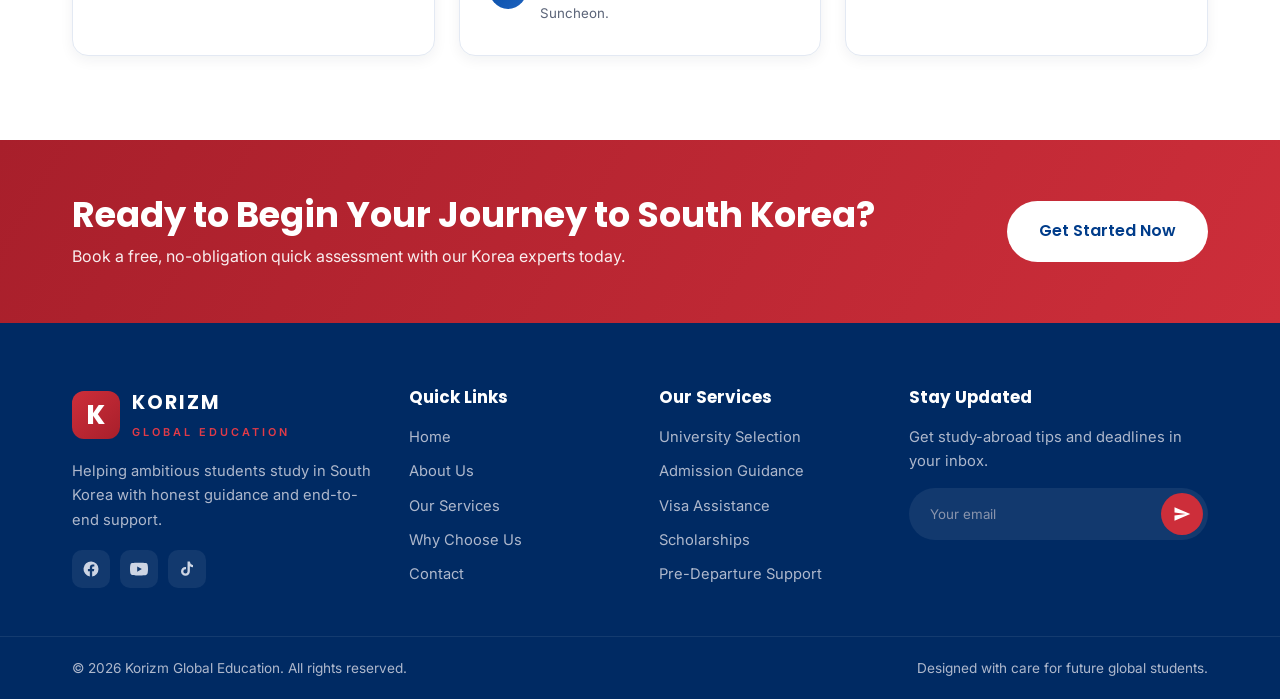
==== commit 46b96d0e: "updated email" ====
--- a/index.html
+++ b/index.html
@@ -24,9 +24,9 @@
           <svg viewBox="0 0 24 24" class="icon"><path d="M6.62 10.79a15.05 15.05 0 0 0 6.59 6.59l2.2-2.2a1 1 0 0 1 1.01-.24 11.36 11.36 0 0 0 3.56.57 1 1 0 0 1 1 1V20a1 1 0 0 1-1 1A17 17 0 0 1 3 4a1 1 0 0 1 1-1h3.5a1 1 0 0 1 1 1 11.36 11.36 0 0 0 .57 3.56 1 1 0 0 1-.24 1.01l-2.21 2.22z"/></svg>
           <span>+82 10-7298-0213</span>
         </a>
-        <a href="mailto:info@korizmglobal.com" class="topbar__item">
+        <a href="mailto:korizmglobal@gmail.com" class="topbar__item">
           <svg viewBox="0 0 24 24" class="icon"><path d="M20 4H4a2 2 0 0 0-2 2v12a2 2 0 0 0 2 2h16a2 2 0 0 0 2-2V6a2 2 0 0 0-2-2zm0 4-8 5-8-5V6l8 5 8-5z"/></svg>
-          <span>info@korizmglobal.com</span>
+          <span>korizmglobal@gmail.com</span>
         </a>
         <span class="topbar__item topbar__hours">
           <svg viewBox="0 0 24 24" class="icon"><path d="M12 2a10 10 0 1 0 0 20 10 10 0 0 0 0-20zm1 11h-5v-2h3V7h2z"/></svg>
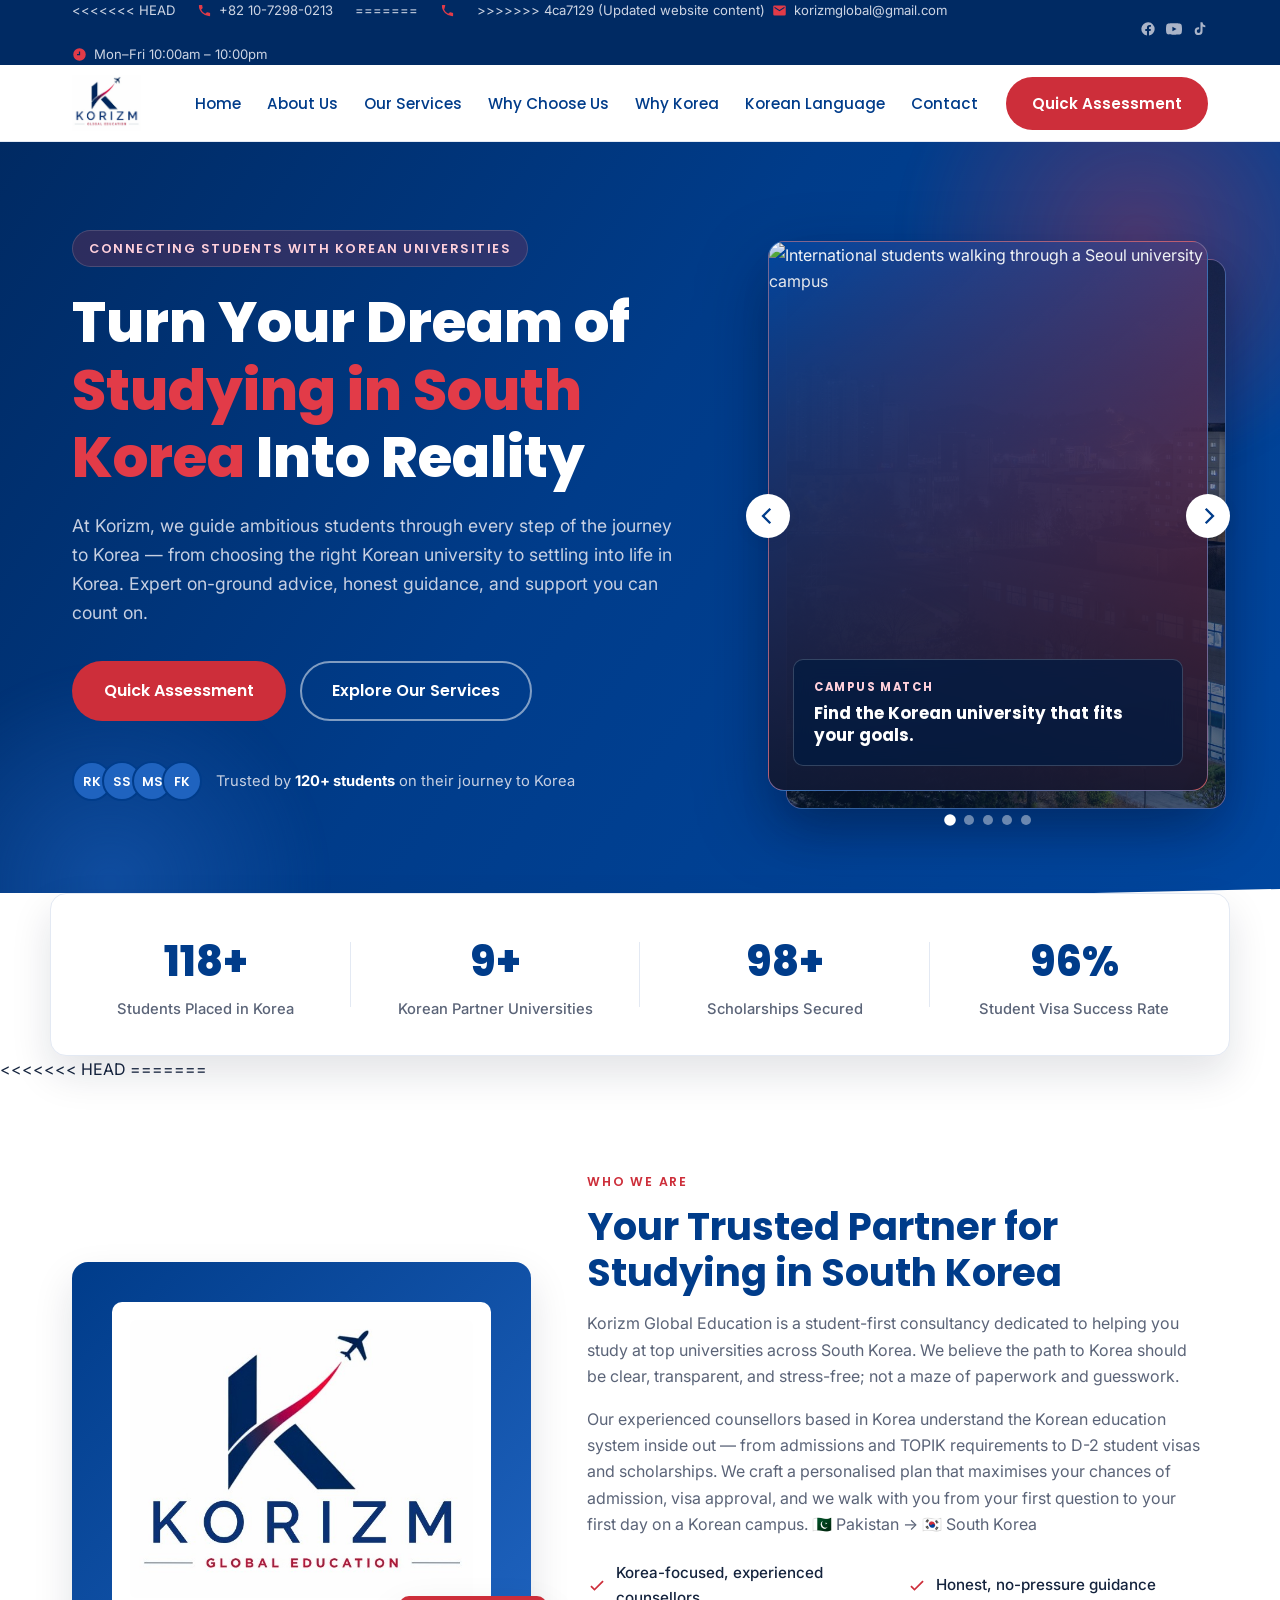
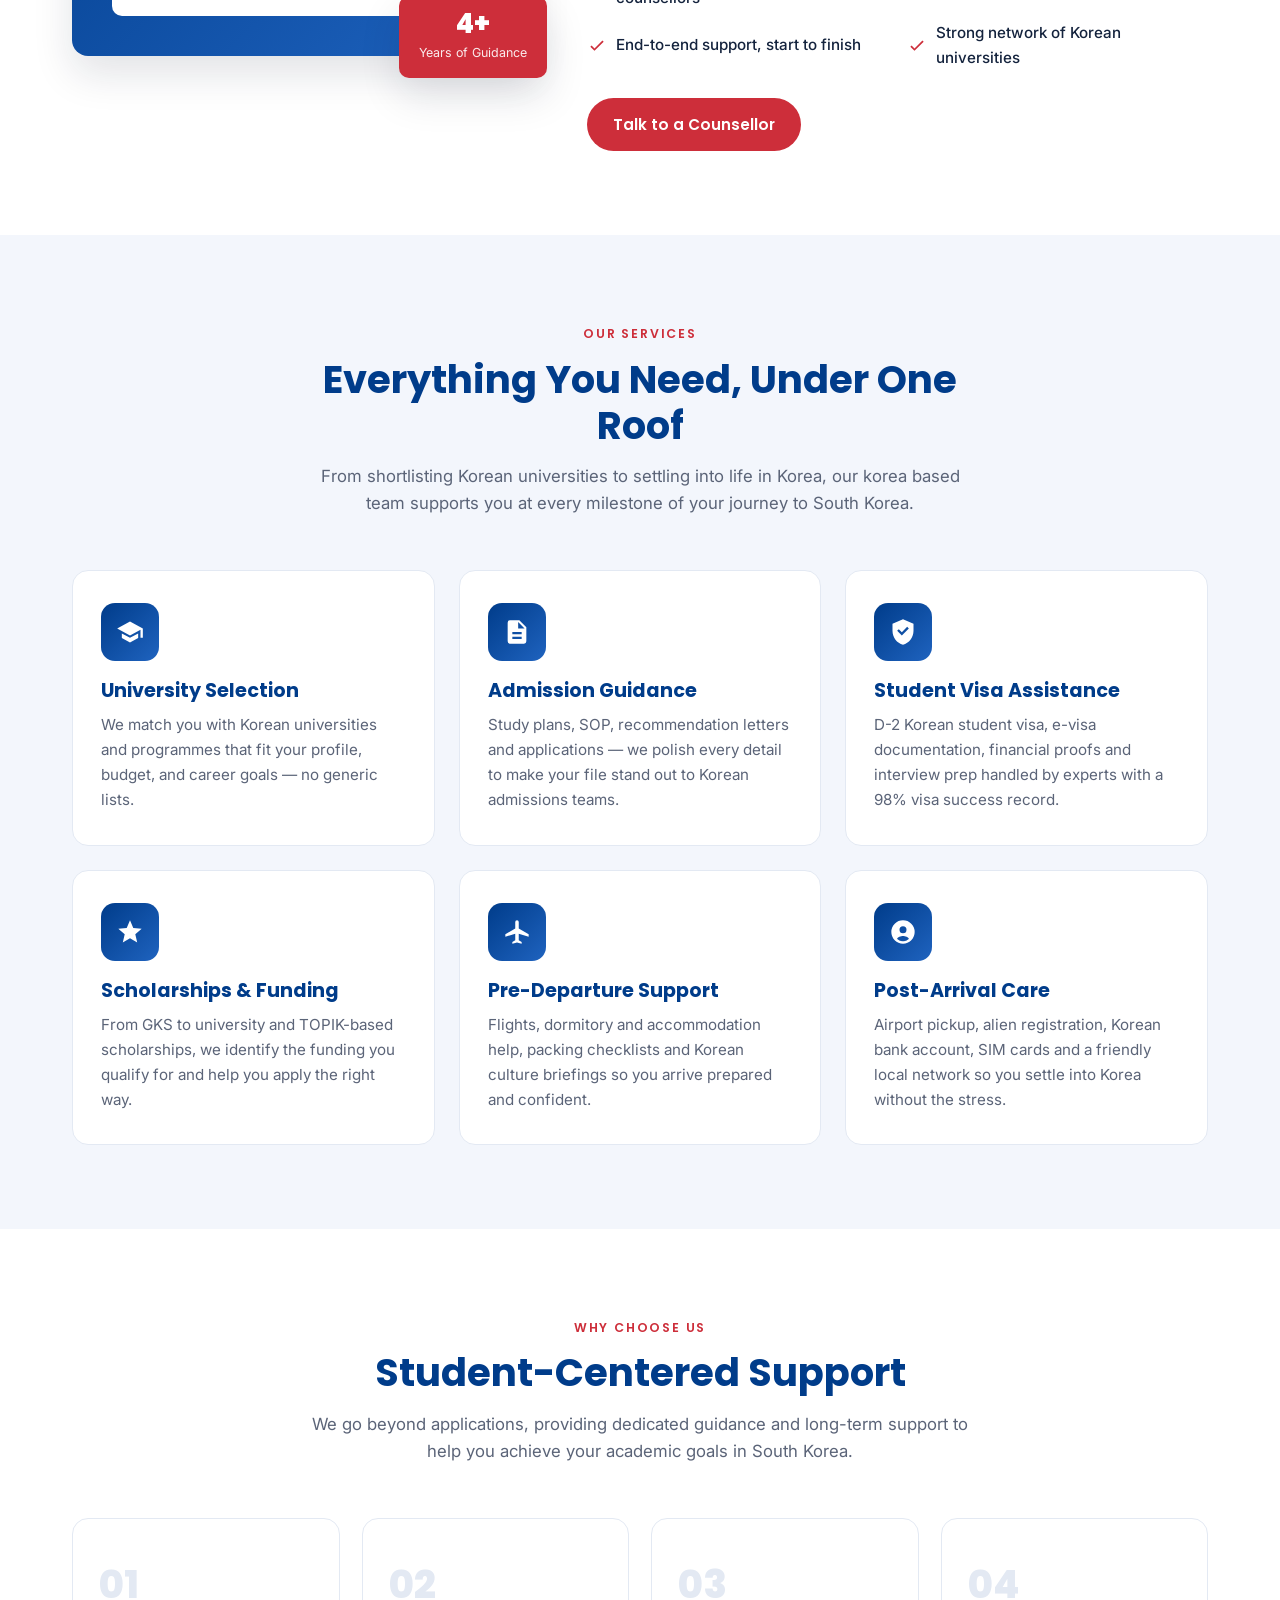
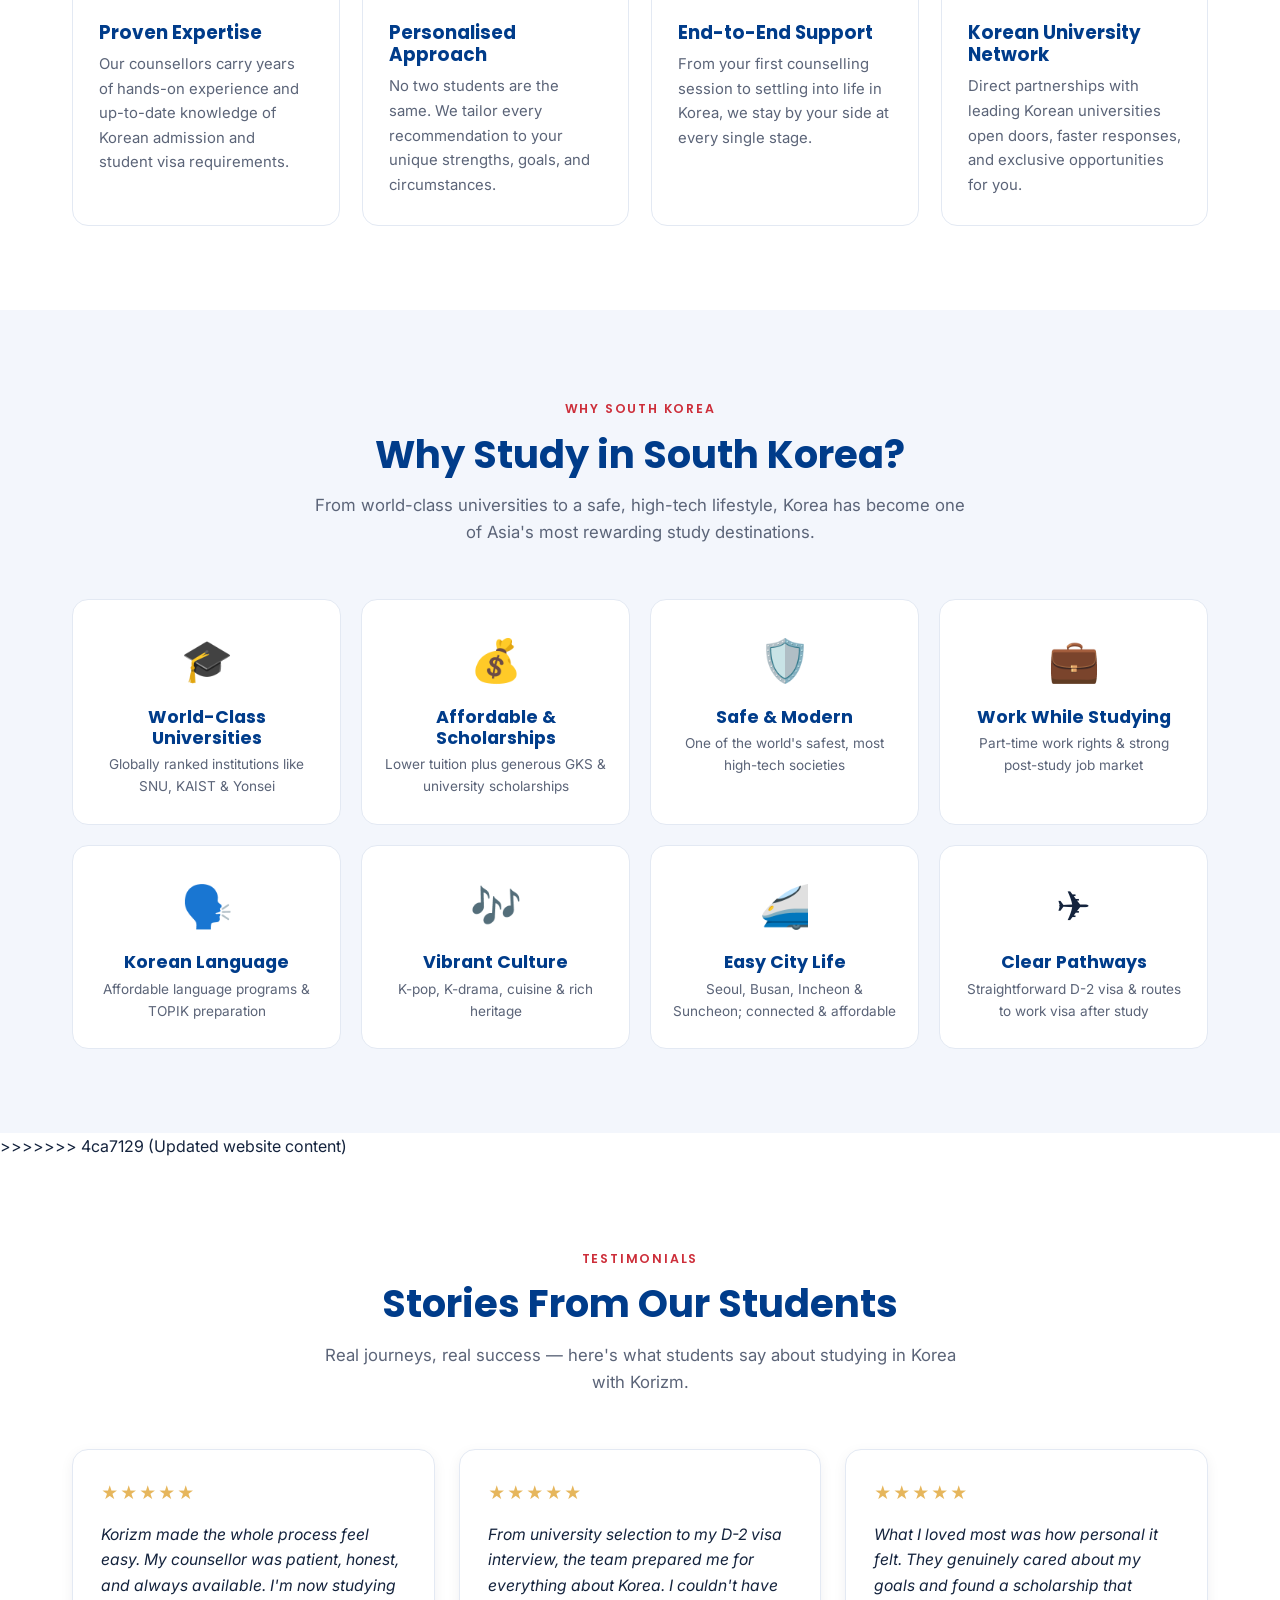
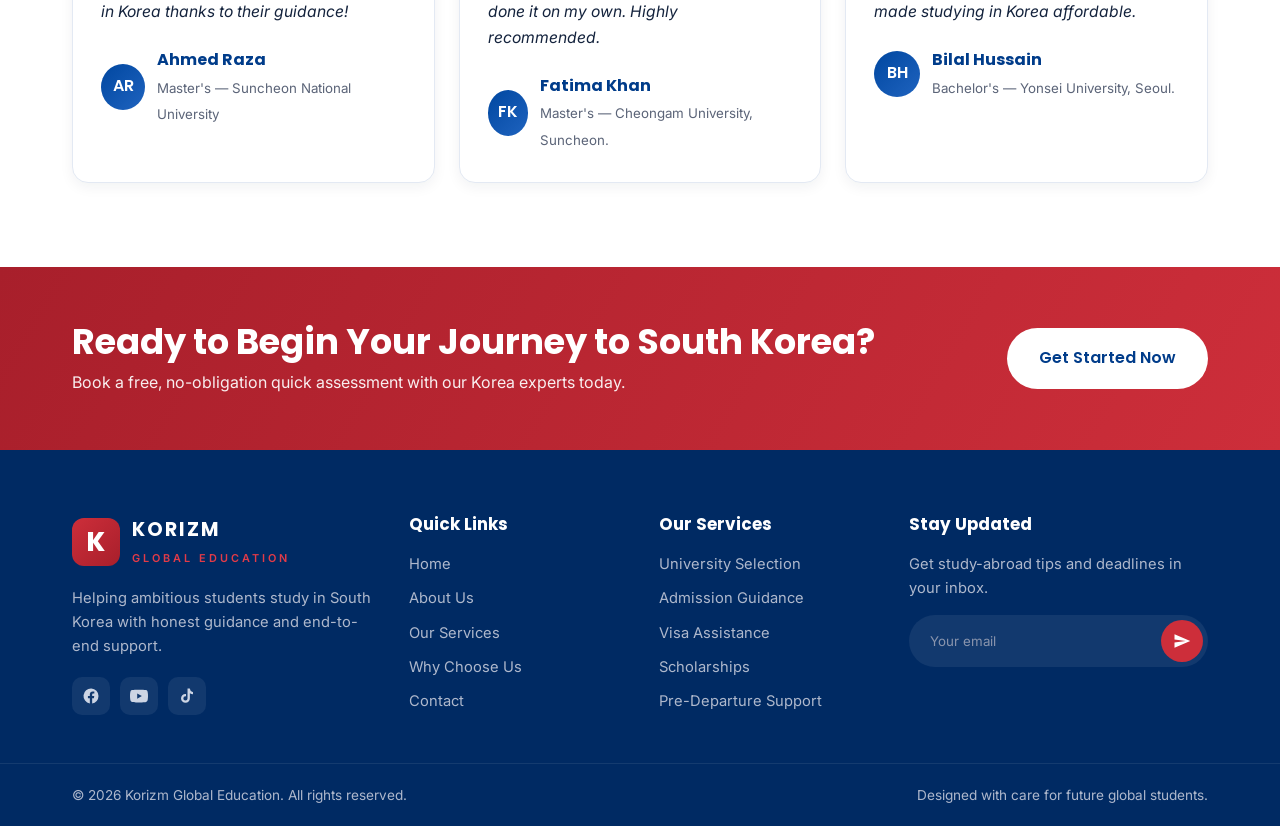
==== commit 386aeac3: "Updated website content" ====
--- a/index.html
+++ b/index.html
@@ -20,11 +20,21 @@
   <div class="topbar">
     <div class="container topbar__inner">
       <div class="topbar__contacts">
+<<<<<<< HEAD
         <a href="https://wa.me/821072980213?text=Hello%20KORIZM%20Global%20Education" class="topbar__item">
           <svg viewBox="0 0 24 24" class="icon"><path d="M6.62 10.79a15.05 15.05 0 0 0 6.59 6.59l2.2-2.2a1 1 0 0 1 1.01-.24 11.36 11.36 0 0 0 3.56.57 1 1 0 0 1 1 1V20a1 1 0 0 1-1 1A17 17 0 0 1 3 4a1 1 0 0 1 1-1h3.5a1 1 0 0 1 1 1 11.36 11.36 0 0 0 .57 3.56 1 1 0 0 1-.24 1.01l-2.21 2.22z"/></svg>
           <span>+82 10-7298-0213</span>
         </a>
         <a href="mailto:korizmglobal@gmail.com" class="topbar__item">
+=======
+        <a href="https://wa.me/923054876736?text=Hello%20KORIZM%20Global%20Education" class="topbar__item">
+          <svg viewBox="0 0 24 24" class="icon"><path d="M6.62 10.79a15.05 15.05 0 0 0 6.59 6.59l2.2-2.2a1 1 0 0 1 1.01-.24 11.36 11.36 0 0 0 3.56.57 1 1 0 0 1 1 1V20a1 1 0 0 1-1 1A17 17 0 0 1 3 4a1 1 0 0 1 1-1h3.5a1 1 0 0 1 1 1 sift="M20 4H4a2 2 0 0 
++          <span>+920305486736</span>
++            
++          </span>
++        </a>
+        <a href="mailto:info@korizmglobal.com" class="topbar__item">
+>>>>>>> 4ca7129 (Updated website content)
           <svg viewBox="0 0 24 24" class="icon"><path d="M20 4H4a2 2 0 0 0-2 2v12a2 2 0 0 0 2 2h16a2 2 0 0 0 2-2V6a2 2 0 0 0-2-2zm0 4-8 5-8-5V6l8 5 8-5z"/></svg>
           <span>korizmglobal@gmail.com</span>
         </a>
@@ -220,6 +230,162 @@
     </div>
   </section>
 
+<<<<<<< HEAD
+=======
+  <!-- ===== About ===== -->
+  <section class="section about" id="about">
+    <div class="container about__inner">
+      <div class="about__media reveal">
+        <div class="about__card">
+          <div class="about__logo-wrap">
+            <img src="public/korizm.jpg" alt="Korizm Global Education logo" />
+          </div>
+          <div class="about__badge">
+            <strong>4+</strong>
+            <span>Years of Guidance</span>
+          </div>
+        </div>
+      </div>
+      <div class="about__content reveal">
+        <span class="eyebrow">Who We Are</span>
+        <h2 class="section__title">Your Trusted Partner for Studying in South Korea</h2>
+        <p>
+          Korizm Global Education is a student-first consultancy dedicated to helping you study
+          at top universities across South Korea. We believe the path to Korea should be clear,
+          transparent, and stress-free; not a maze of paperwork and guesswork.
+        </p>
+        <p>
+          Our experienced counsellors based in Korea understand the Korean education system inside out — from
+          admissions and TOPIK requirements to D-2 student visas and scholarships. We
+          craft a personalised plan that maximises your chances of admission, visa approval, and we walk with
+          you from your first question to your first day on a Korean campus.
+          <span class="country">
+    🇵🇰 Pakistan
+</span>
+
+<span class="arrow">→</span>
+
+<span class="country">
+    🇰🇷 South Korea
+</span>
+        </p>
+        <ul class="about__points">
+          <li><svg viewBox="0 0 24 24" class="tick"><path d="m9 16.2-3.5-3.5L4 14.2 9 19l11-11-1.5-1.5z"/></svg> Korea-focused, experienced counsellors</li>
+          <li><svg viewBox="0 0 24 24" class="tick"><path d="m9 16.2-3.5-3.5L4 14.2 9 19l11-11-1.5-1.5z"/></svg> Honest, no-pressure guidance</li>
+          <li><svg viewBox="0 0 24 24" class="tick"><path d="m9 16.2-3.5-3.5L4 14.2 9 19l11-11-1.5-1.5z"/></svg> End-to-end support, start to finish</li>
+          <li><svg viewBox="0 0 24 24" class="tick"><path d="m9 16.2-3.5-3.5L4 14.2 9 19l11-11-1.5-1.5z"/></svg> Strong network of Korean universities</li>
+        </ul>
+        <a href="#contact" class="btn btn--primary">Talk to a Counsellor</a>
+      </div>
+    </div>
+  </section>
+
+  <!-- ===== Services ===== -->
+  <section class="section section--soft services" id="services">
+    <div class="container">
+      <div class="section__head reveal">
+        <span class="eyebrow">Our Services</span>
+        <h2 class="section__title">Everything You Need, Under One Roof</h2>
+        <p class="section__sub">From shortlisting Korean universities to settling into life in Korea, our korea based team supports you at every milestone of your journey to South Korea.</p>
+      </div>
+
+      <div class="services__grid">
+        <article class="service reveal">
+          <div class="service__icon"><svg viewBox="0 0 24 24"><path d="M12 3 1 9l11 6 9-4.91V17h2V9zM5 13.18v4L12 21l7-3.82v-4L12 17z"/></svg></div>
+          <h3>University Selection</h3>
+          <p>We match you with Korean universities and programmes that fit your profile, budget, and career goals — no generic lists.</p>
+        </article>
+
+        <article class="service reveal">
+          <div class="service__icon"><svg viewBox="0 0 24 24"><path d="M14 2H6a2 2 0 0 0-2 2v16a2 2 0 0 0 2 2h12a2 2 0 0 0 2-2V8zm2 16H8v-2h8zm0-4H8v-2h8zm-3-5V3.5L18.5 9z"/></svg></div>
+          <h3>Admission Guidance</h3>
+          <p>Study plans, SOP, recommendation letters and applications — we polish every detail to make your file stand out to Korean admissions teams.</p>
+        </article>
+
+        <article class="service reveal">
+          <div class="service__icon"><svg viewBox="0 0 24 24"><path d="M12 1 3 5v6c0 5.55 3.84 10.74 9 12 5.16-1.26 9-6.45 9-12V5zm-1 14-4-4 1.41-1.41L11 12.17l4.59-4.58L17 9z"/></svg></div>
+          <h3>Student Visa Assistance</h3>
+          <p>D-2 Korean student visa, e-visa documentation, financial proofs and interview prep handled by experts with a 98% visa success record.</p>
+        </article>
+
+        <article class="service reveal">
+          <div class="service__icon"><svg viewBox="0 0 24 24"><path d="M12 2 9.19 8.63 2 9.24l5.46 4.73L5.82 21 12 17.27 18.18 21l-1.64-7.03L22 9.24l-7.19-.61z"/></svg></div>
+          <h3>Scholarships &amp; Funding</h3>
+          <p>From GKS to university and TOPIK-based scholarships, we identify the funding you qualify for and help you apply the right way.</p>
+        </article>
+
+        <article class="service reveal">
+          <div class="service__icon"><svg viewBox="0 0 24 24"><path d="M22 16v-2l-8.5-5V3.5a1.5 1.5 0 0 0-3 0V9L2 14v2l8.5-2.5V19L8 20.5V22l4-1 4 1v-1.5L13.5 19v-5.5z"/></svg></div>
+          <h3>Pre-Departure Support</h3>
+          <p>Flights, dormitory and accommodation help, packing checklists and Korean culture briefings so you arrive prepared and confident.</p>
+        </article>
+
+        <article class="service reveal">
+          <div class="service__icon"><svg viewBox="0 0 24 24"><path d="M12 2a10 10 0 1 0 10 10A10 10 0 0 0 12 2zm0 5a3 3 0 1 1-3 3 3 3 0 0 1 3-3zm0 13a7.2 7.2 0 0 1-5-2c.03-1.66 3.33-2.57 5-2.57S16.97 16.34 17 18a7.2 7.2 0 0 1-5 2z"/></svg></div>
+          <h3>Post-Arrival Care</h3>
+          <p>Airport pickup, alien registration, Korean bank account, SIM cards and a friendly local network so you settle into Korea without the stress.</p>
+        </article>
+      </div>
+    </div>
+  </section>
+
+  <!-- ===== Why Choose Us ===== -->
+  <section class="section why" id="why">
+    <div class="container">
+      <div class="section__head reveal">
+        <span class="eyebrow">Why Choose Us</span>
+        <h2 class="section__title">Student-Centered Support</h2>
+        <p class="section__sub">We go beyond applications, providing dedicated guidance and long-term support to help you achieve your academic goals in South Korea.</p>
+      </div>
+
+      <div class="why__grid">
+        <div class="pillar reveal">
+          <div class="pillar__no">01</div>
+          <h3>Proven Expertise</h3>
+          <p>Our counsellors carry years of hands-on experience and up-to-date knowledge of Korean admission and student visa requirements.</p>
+        </div>
+        <div class="pillar reveal">
+          <div class="pillar__no">02</div>
+          <h3>Personalised Approach</h3>
+          <p>No two students are the same. We tailor every recommendation to your unique strengths, goals, and circumstances.</p>
+        </div>
+        <div class="pillar reveal">
+          <div class="pillar__no">03</div>
+          <h3>End-to-End Support</h3>
+          <p>From your first counselling session to settling into life in Korea, we stay by your side at every single stage.</p>
+        </div>
+        <div class="pillar reveal">
+          <div class="pillar__no">04</div>
+          <h3>Korean University Network</h3>
+          <p>Direct partnerships with leading Korean universities open doors, faster responses, and exclusive opportunities for you.</p>
+        </div>
+      </div>
+    </div>
+  </section>
+
+  <!-- ===== Why Study in Korea ===== -->
+  <section class="section section--soft destinations" id="destinations">
+    <div class="container">
+      <div class="section__head reveal">
+        <span class="eyebrow">Why South Korea</span>
+        <h2 class="section__title">Why Study in South Korea?</h2>
+        <p class="section__sub">From world-class universities to a safe, high-tech lifestyle, Korea has become one of Asia's most rewarding study destinations.</p>
+      </div>
+
+      <div class="destinations__grid">
+        <div class="dest reveal"><span class="dest__flag">🎓</span><h3>World-Class Universities</h3><p>Globally ranked institutions like SNU, KAIST &amp; Yonsei</p></div>
+        <div class="dest reveal"><span class="dest__flag">💰</span><h3>Affordable &amp; Scholarships</h3><p>Lower tuition plus generous GKS &amp; university scholarships</p></div>
+        <div class="dest reveal"><span class="dest__flag">🛡️</span><h3>Safe &amp; Modern</h3><p>One of the world's safest, most high-tech societies</p></div>
+        <div class="dest reveal"><span class="dest__flag">💼</span><h3>Work While Studying</h3><p>Part-time work rights &amp; strong post-study job market</p></div>
+        <div class="dest reveal"><span class="dest__flag">🗣️</span><h3>Korean Language</h3><p>Affordable language programs &amp; TOPIK preparation</p></div>
+        <div class="dest reveal"><span class="dest__flag">🎶</span><h3>Vibrant Culture</h3><p>K-pop, K-drama, cuisine &amp; rich heritage</p></div>
+        <div class="dest reveal"><span class="dest__flag">🚄</span><h3>Easy City Life</h3><p>Seoul, Busan, Incheon &amp; Suncheon; connected &amp; affordable</p></div>
+        <div class="dest reveal"><span class="dest__flag">✈️</span><h3>Clear Pathways</h3><p>Straightforward D-2 visa &amp; routes to work visa after study</p></div>
+      </div>
+    </div>
+  </section>
+
+>>>>>>> 4ca7129 (Updated website content)
   <!-- ===== Testimonials ===== -->
   <section class="section testimonials">
     <div class="container">
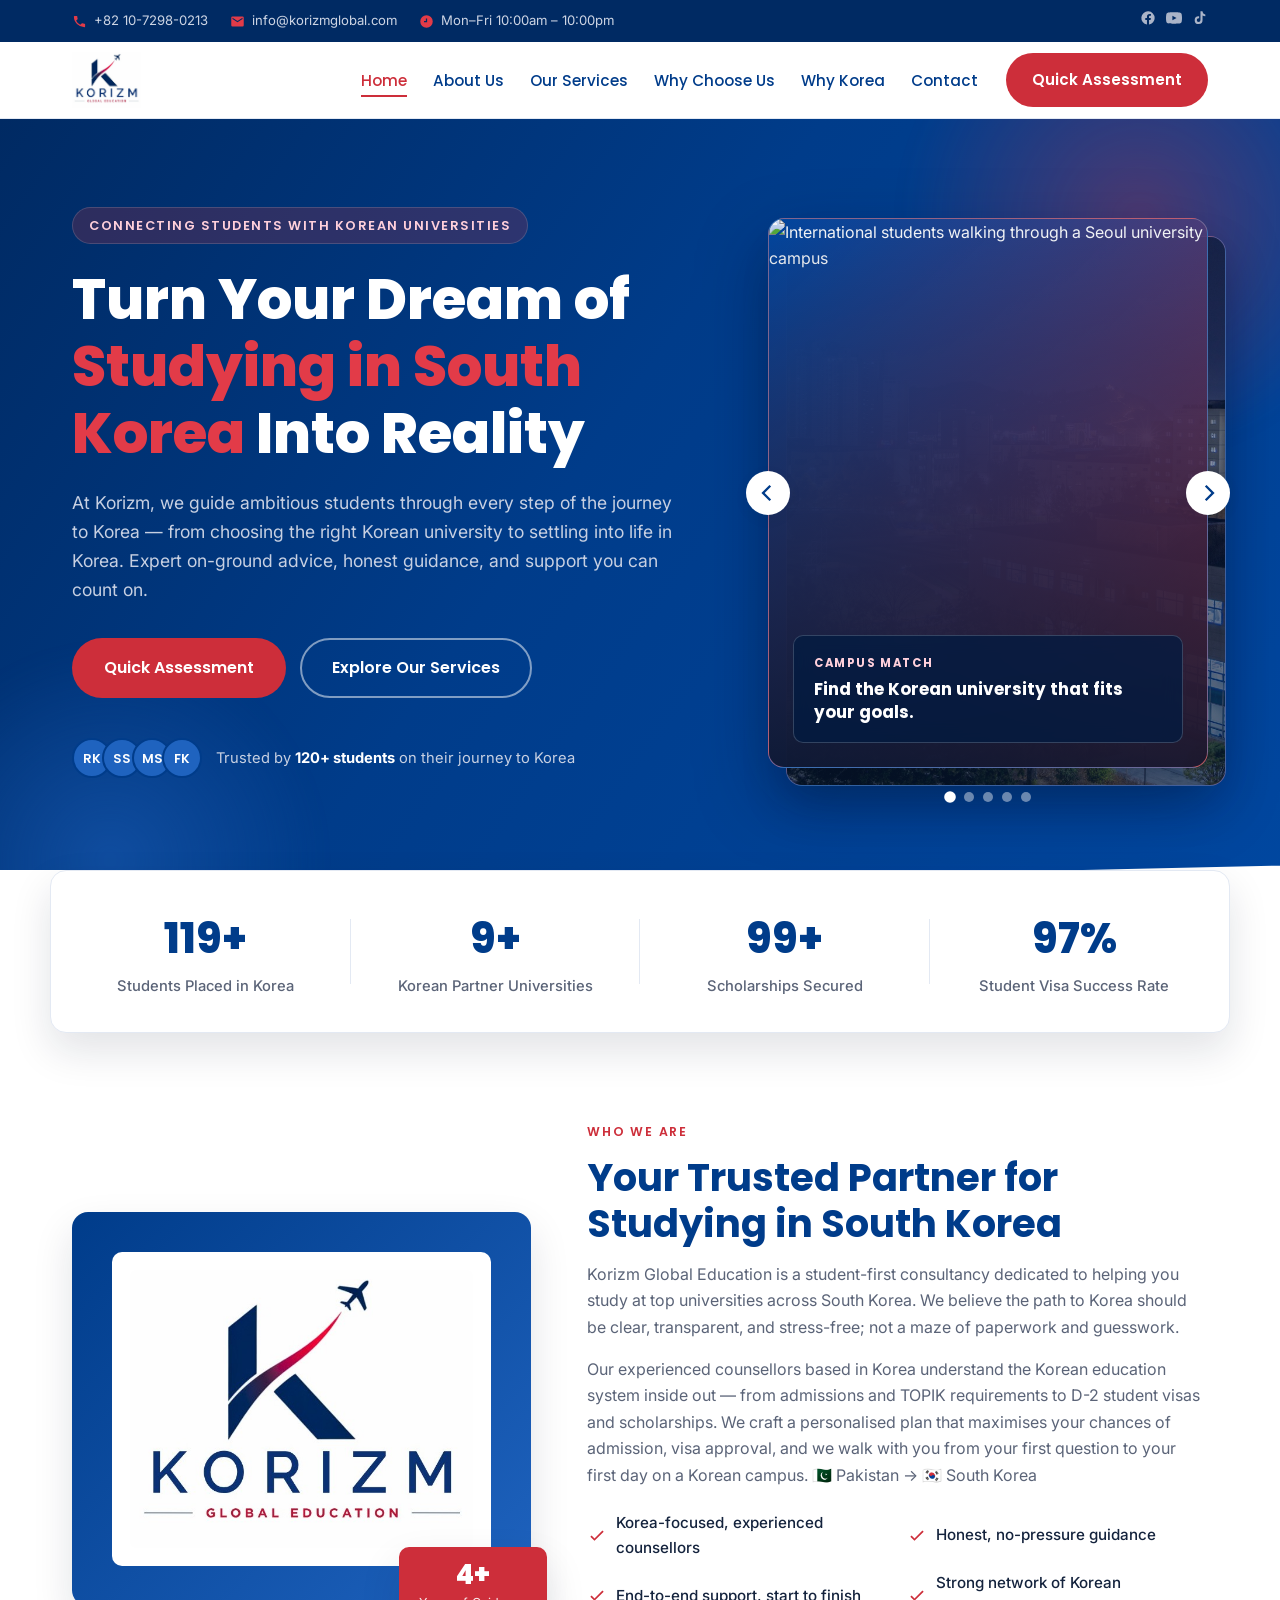
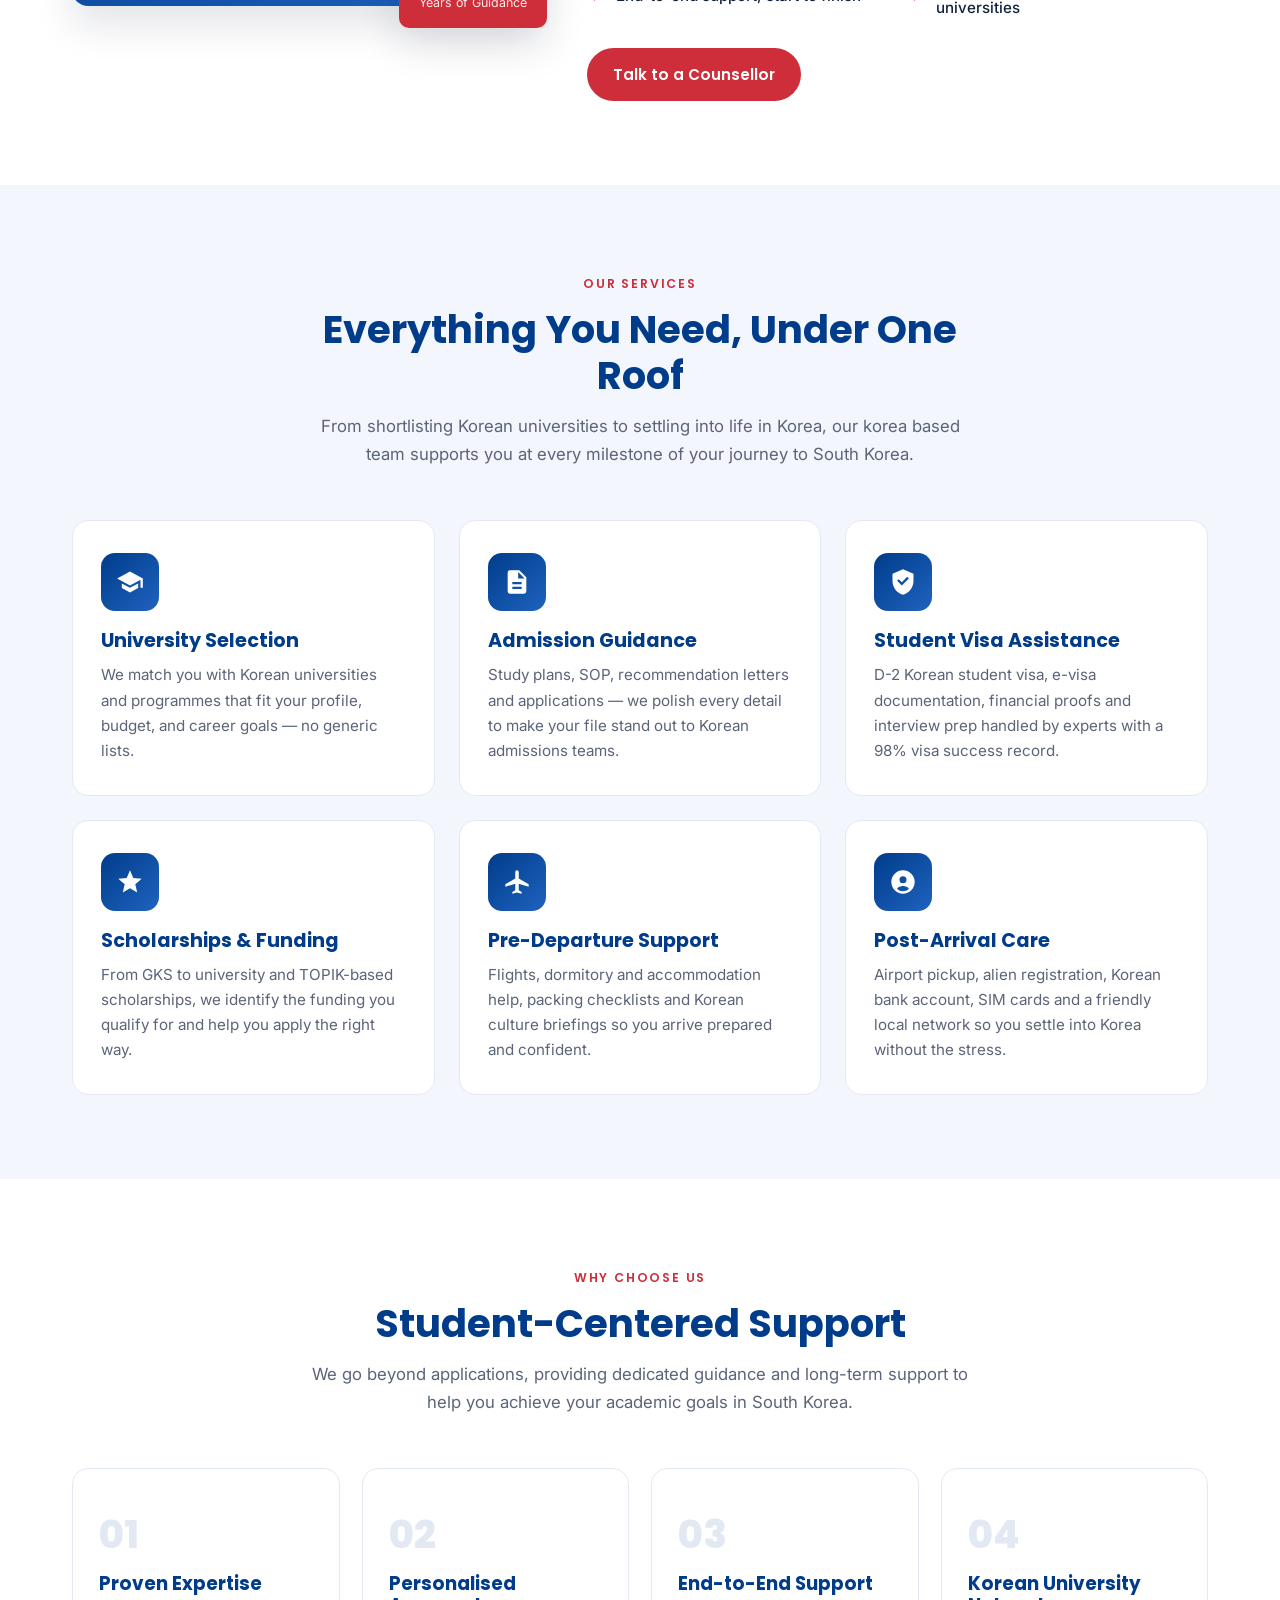
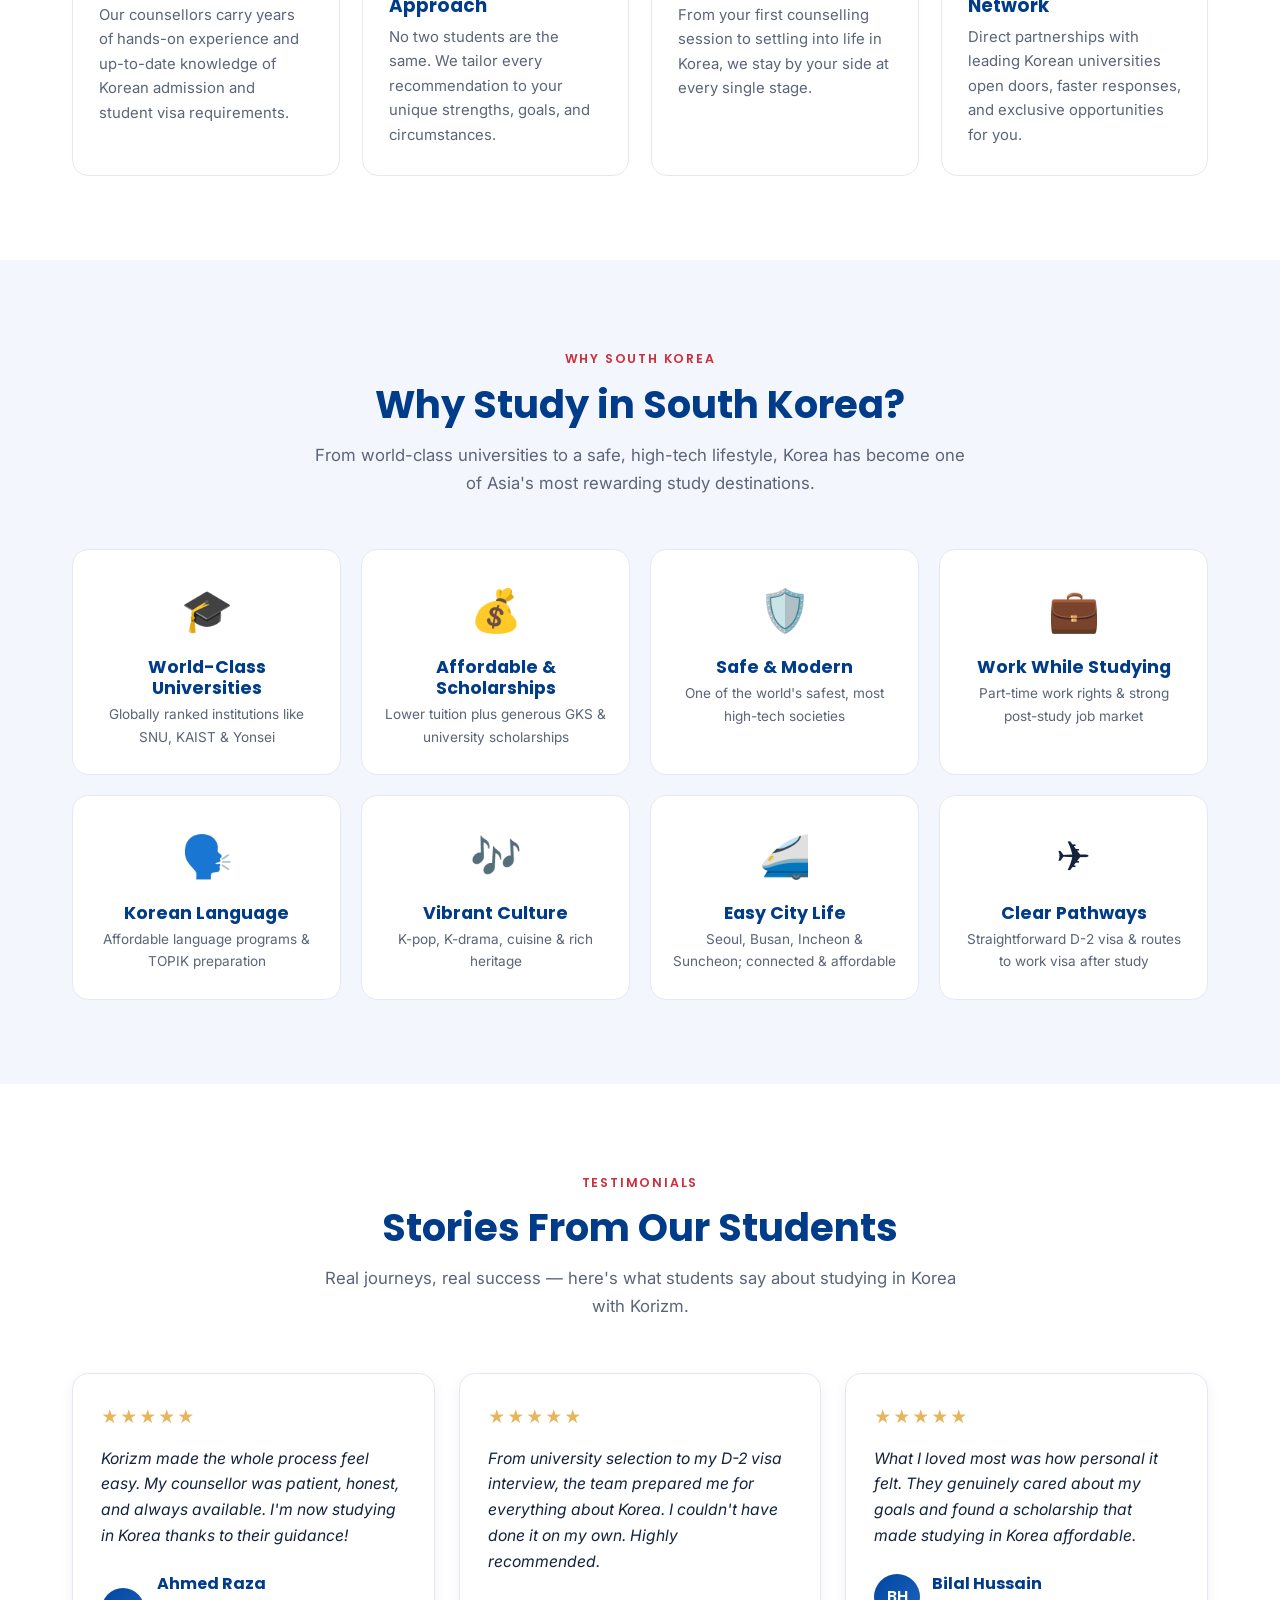
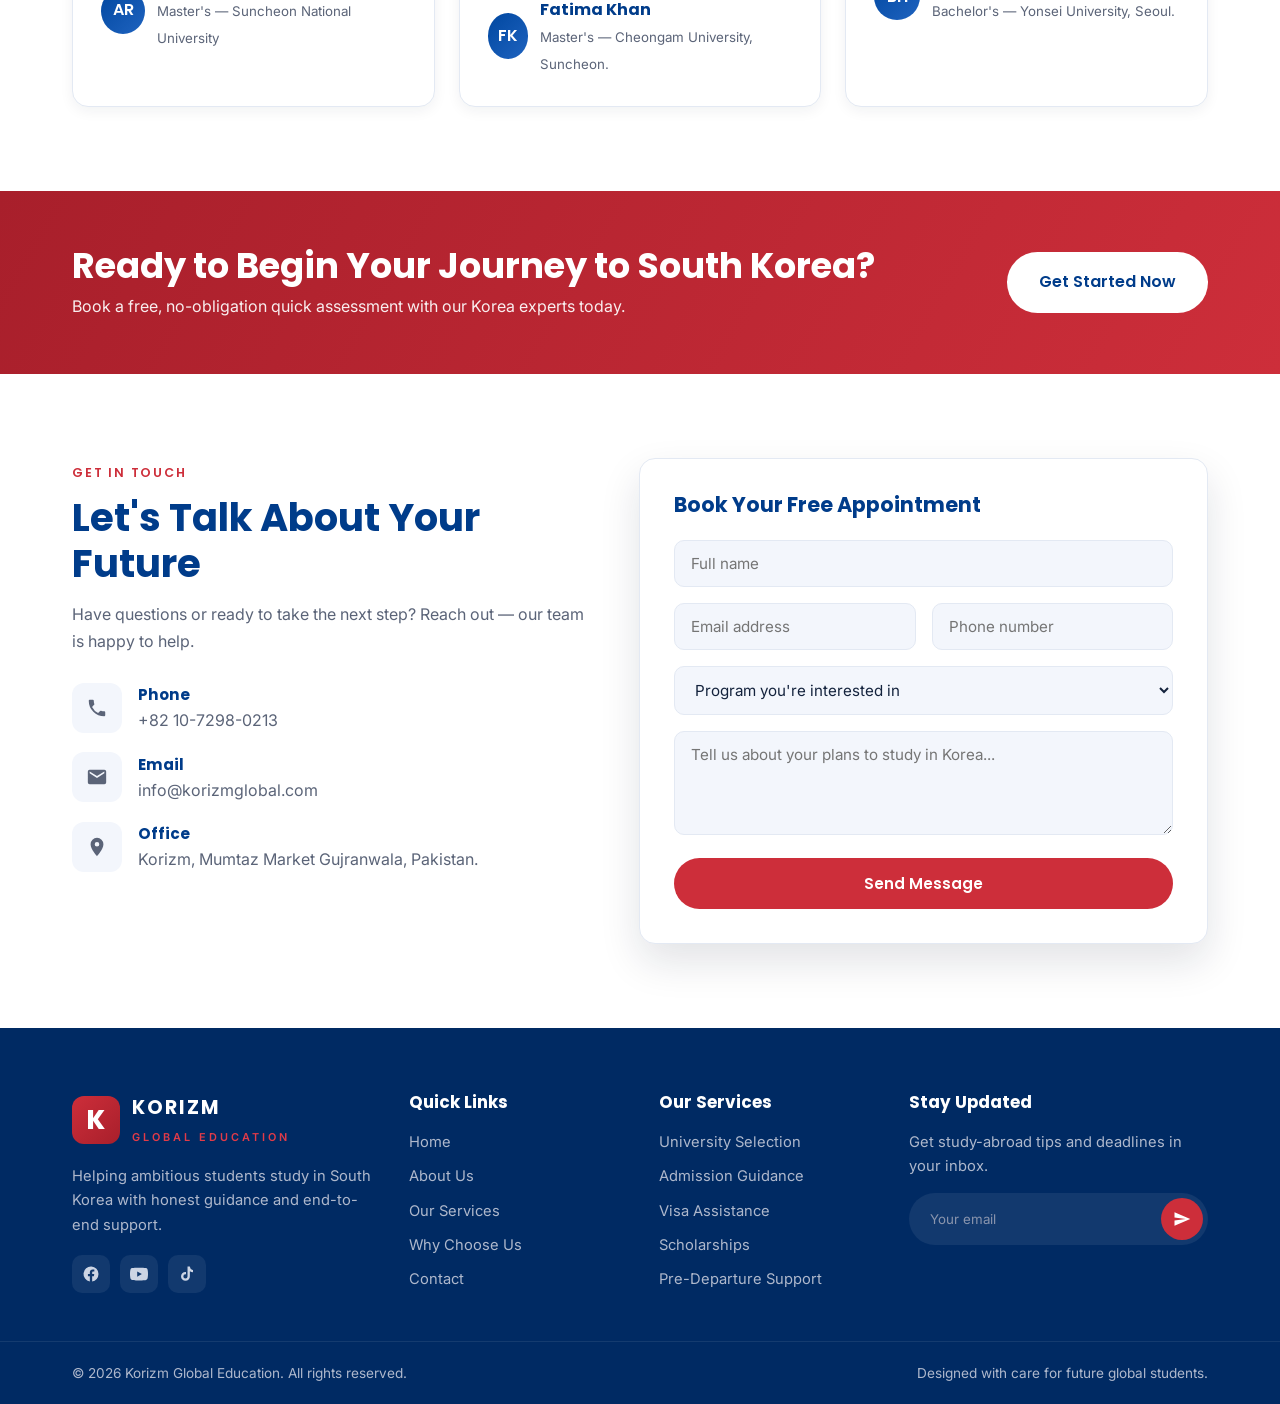
==== commit a3892844: "Update website" ====
--- a/index.html
+++ b/index.html
@@ -16,27 +16,22 @@
 </head>
 <body>
 
+  
+
+  
   <!-- ===== Top Bar ===== -->
   <div class="topbar">
     <div class="container topbar__inner">
       <div class="topbar__contacts">
-<<<<<<< HEAD
+
         <a href="https://wa.me/821072980213?text=Hello%20KORIZM%20Global%20Education" class="topbar__item">
           <svg viewBox="0 0 24 24" class="icon"><path d="M6.62 10.79a15.05 15.05 0 0 0 6.59 6.59l2.2-2.2a1 1 0 0 1 1.01-.24 11.36 11.36 0 0 0 3.56.57 1 1 0 0 1 1 1V20a1 1 0 0 1-1 1A17 17 0 0 1 3 4a1 1 0 0 1 1-1h3.5a1 1 0 0 1 1 1 11.36 11.36 0 0 0 .57 3.56 1 1 0 0 1-.24 1.01l-2.21 2.22z"/></svg>
           <span>+82 10-7298-0213</span>
         </a>
-        <a href="mailto:korizmglobal@gmail.com" class="topbar__item">
-=======
-        <a href="https://wa.me/923054876736?text=Hello%20KORIZM%20Global%20Education" class="topbar__item">
-          <svg viewBox="0 0 24 24" class="icon"><path d="M6.62 10.79a15.05 15.05 0 0 0 6.59 6.59l2.2-2.2a1 1 0 0 1 1.01-.24 11.36 11.36 0 0 0 3.56.57 1 1 0 0 1 1 1V20a1 1 0 0 1-1 1A17 17 0 0 1 3 4a1 1 0 0 1 1-1h3.5a1 1 0 0 1 1 1 sift="M20 4H4a2 2 0 0 
-+          <span>+920305486736</span>
-+            
-+          </span>
-+        </a>
         <a href="mailto:info@korizmglobal.com" class="topbar__item">
->>>>>>> 4ca7129 (Updated website content)
+
           <svg viewBox="0 0 24 24" class="icon"><path d="M20 4H4a2 2 0 0 0-2 2v12a2 2 0 0 0 2 2h16a2 2 0 0 0 2-2V6a2 2 0 0 0-2-2zm0 4-8 5-8-5V6l8 5 8-5z"/></svg>
-          <span>korizmglobal@gmail.com</span>
+          <span>info@korizmglobal.com</span>
         </a>
         <span class="topbar__item topbar__hours">
           <svg viewBox="0 0 24 24" class="icon"><path d="M12 2a10 10 0 1 0 0 20 10 10 0 0 0 0-20zm1 11h-5v-2h3V7h2z"/></svg>
@@ -66,24 +61,21 @@
   <!-- ===== Header / Nav ===== -->
   <header class="header" id="header">
     <div class="container header__inner">
-      <a href="index.html" class="brand">
+      <a href="#home" class="brand">
         <img src="public/korizm.jpg" alt="Korizm Global Education" class="brand__logo" />
       </a>
 
       <nav class="nav" id="nav">
         <button class="nav__close" id="navClose" aria-label="Close menu">&times;</button>
         <ul class="nav__list">
-          <li><a href="index.html" class="nav__link">Home</a></li>
-          <li><a href="about.html" class="nav__link">About Us</a></li>
-          <li><a href="services.html" class="nav__link">Our Services</a></li>
-          <li><a href="why-us.html" class="nav__link">Why Choose Us</a></li>
-          <li><a href="destinations.html" class="nav__link">Why Korea</a></li>
-          <li><a href="korean-language.html" class="nav__link">Korean Language</a></li>
-          <li><a href="contact.html" class="nav__link">Contact</a></li>
+          <li><a href="#home" class="nav__link">Home</a></li>
+          <li><a href="#about" class="nav__link">About Us</a></li>
+          <li><a href="#services" class="nav__link">Our Services</a></li>
+          <li><a href="#why" class="nav__link">Why Choose Us</a></li>
+          <li><a href="#destinations" class="nav__link">Why Korea</a></li>
+          <li><a href="#contact" class="nav__link">Contact</a></li>
         </ul>
-        <div style="display: flex; gap: 12px; flex-wrap: wrap;">
-          <a href="contact.html" class="btn btn--primary nav__cta">Quick Assessment</a>
-        </div>
+        <a href="#contact" class="btn btn--primary nav__cta">Quick Assessment</a>
       </nav>
 
       <button class="nav__toggle" id="navToggle" aria-label="Open menu">
@@ -107,8 +99,8 @@
           in Korea. Expert on-ground advice, honest guidance, and support you can count on.
         </p>
         <div class="hero__actions">
-          <a href="contact.html" class="btn btn--primary btn--lg">Quick Assessment</a>
-          <a href="services.html" class="btn btn--ghost btn--lg">Explore Our Services</a>
+          <a href="#contact" class="btn btn--primary btn--lg">Quick Assessment</a>
+          <a href="#services" class="btn btn--ghost btn--lg">Explore Our Services</a>
         </div>
         <div class="hero__trust">
           <div class="hero__avatars" aria-hidden="true">
@@ -230,8 +222,6 @@
     </div>
   </section>
 
-<<<<<<< HEAD
-=======
   <!-- ===== About ===== -->
   <section class="section about" id="about">
     <div class="container about__inner">
@@ -385,7 +375,6 @@
     </div>
   </section>
 
->>>>>>> 4ca7129 (Updated website content)
   <!-- ===== Testimonials ===== -->
   <section class="section testimonials">
     <div class="container">
@@ -423,7 +412,65 @@
         <h2>Ready to Begin Your Journey to South Korea?</h2>
         <p>Book a free, no-obligation quick assessment with our Korea experts today.</p>
       </div>
-      <a href="contact.html" class="btn btn--light btn--lg">Get Started Now</a>
+      <a href="#contact" class="btn btn--light btn--lg">Get Started Now</a>
+    </div>
+  </section>
+
+  <!-- ===== Contact ===== -->
+  <section class="section contact" id="contact">
+    <div class="container contact__inner">
+      <div class="contact__info reveal">
+        <span class="eyebrow">Get in Touch</span>
+        <h2 class="section__title">Let's Talk About Your Future</h2>
+        <p>Have questions or ready to take the next step? Reach out — our team is happy to help.</p>
+
+        <ul class="contact__list">
+          <li>
+            <span class="contact__ic"><svg viewBox="0 0 24 24"><path d="M6.62 10.79a15.05 15.05 0 0 0 6.59 6.59l2.2-2.2a1 1 0 0 1 1.01-.24 11.36 11.36 0 0 0 3.56.57 1 1 0 0 1 1 1V20a1 1 0 0 1-1 1A17 17 0 0 1 3 4a1 1 0 0 1 1-1h3.5a1 1 0 0 1 1 1 11.36 11.36 0 0 0 .57 3.56 1 1 0 0 1-.24 1.01l-2.21 2.22z"/></svg></span>
+            <div><strong>Phone</strong><a href="https://wa.me/821072980213?text=Hello%20KORIZM%20Global%20Education">
+   +82 10-7298-0213</a></div>
+          </li>
+          <li>
+            <span class="contact__ic"><svg viewBox="0 0 24 24"><path d="M20 4H4a2 2 0 0 0-2 2v12a2 2 0 0 0 2 2h16a2 2 0 0 0 2-2V6a2 2 0 0 0-2-2zm0 4-8 5-8-5V6l8 5 8-5z"/></svg></span>
+            <div><strong>Email</strong><a href="mailto:info@korizmglobal.com">info@korizmglobal.com</a></div>
+          </li>
+          <li>
+            <span class="contact__ic"><svg viewBox="0 0 24 24"><path d="M12 2a7 7 0 0 0-7 7c0 5.25 7 13 7 13s7-7.75 7-13a7 7 0 0 0-7-7zm0 9.5A2.5 2.5 0 1 1 14.5 9 2.5 2.5 0 0 1 12 11.5z"/></svg></span>
+            <div><strong>Office</strong><span>Korizm, Mumtaz Market Gujranwala, Pakistan.</span></div>
+          </li>
+        </ul>
+      </div>
+
+      <form class="contact__form reveal" id="contactForm" novalidate>
+        <h3>Book Your Free Appointment</h3>
+        <div class="field">
+          <input type="text" id="name" name="name" placeholder="Full name" required />
+        </div>
+        <div class="field-row">
+          <div class="field">
+            <input type="email" id="email" name="email" placeholder="Email address" required />
+          </div>
+          <div class="field">
+            <input type="tel" id="phone" name="phone" placeholder="Phone number" />
+          </div>
+        </div>
+        <div class="field">
+          <select id="program" name="program" required>
+            <option value="" disabled selected>Program you're interested in</option>
+            <option>Korean Language Program</option>
+            <option>Bachelor's Degree</option>
+            <option>Master's Degree</option>
+            <option>PhD / Research</option>
+            <option>Exchange Program</option>
+            <option>Not sure yet</option>
+          </select>
+        </div>
+        <div class="field">
+          <textarea id="message" name="message" rows="4" placeholder="Tell us about your plans to study in Korea..."></textarea>
+        </div>
+        <button type="submit" class="btn btn--primary btn--block">Send Message</button>
+        <p class="form__note" id="formNote" hidden>Thanks! Your message has been sent — we'll be in touch shortly.</p>
+      </form>
     </div>
   </section>
 
@@ -461,22 +508,22 @@
       <div class="footer__col">
         <h4>Quick Links</h4>
         <ul>
-          <li><a href="index.html">Home</a></li>
-          <li><a href="about.html">About Us</a></li>
-          <li><a href="services.html">Our Services</a></li>
-          <li><a href="why-us.html">Why Choose Us</a></li>
-          <li><a href="contact.html">Contact</a></li>
+          <li><a href="#home">Home</a></li>
+          <li><a href="#about">About Us</a></li>
+          <li><a href="#services">Our Services</a></li>
+          <li><a href="#why">Why Choose Us</a></li>
+          <li><a href="#contact">Contact</a></li>
         </ul>
       </div>
 
       <div class="footer__col">
         <h4>Our Services</h4>
         <ul>
-          <li><a href="services.html">University Selection</a></li>
-          <li><a href="services.html">Admission Guidance</a></li>
-          <li><a href="services.html">Visa Assistance</a></li>
-          <li><a href="services.html">Scholarships</a></li>
-          <li><a href="services.html">Pre-Departure Support</a></li>
+          <li><a href="#services">University Selection</a></li>
+          <li><a href="#services">Admission Guidance</a></li>
+          <li><a href="#services">Visa Assistance</a></li>
+          <li><a href="#services">Scholarships</a></li>
+          <li><a href="#services">Pre-Departure Support</a></li>
         </ul>
       </div>
 
@@ -500,7 +547,7 @@
     </div>
   </footer>
 
-  <a href="index.html" class="to-top" id="toTop" aria-label="Back to top">
+  <a href="#home" class="to-top" id="toTop" aria-label="Back to top">
     <svg viewBox="0 0 24 24" class="icon"><path d="M12 4l8 8-1.4 1.4L13 7.8V20h-2V7.8L5.4 13.4 4 12z"/></svg>
   </a>
 
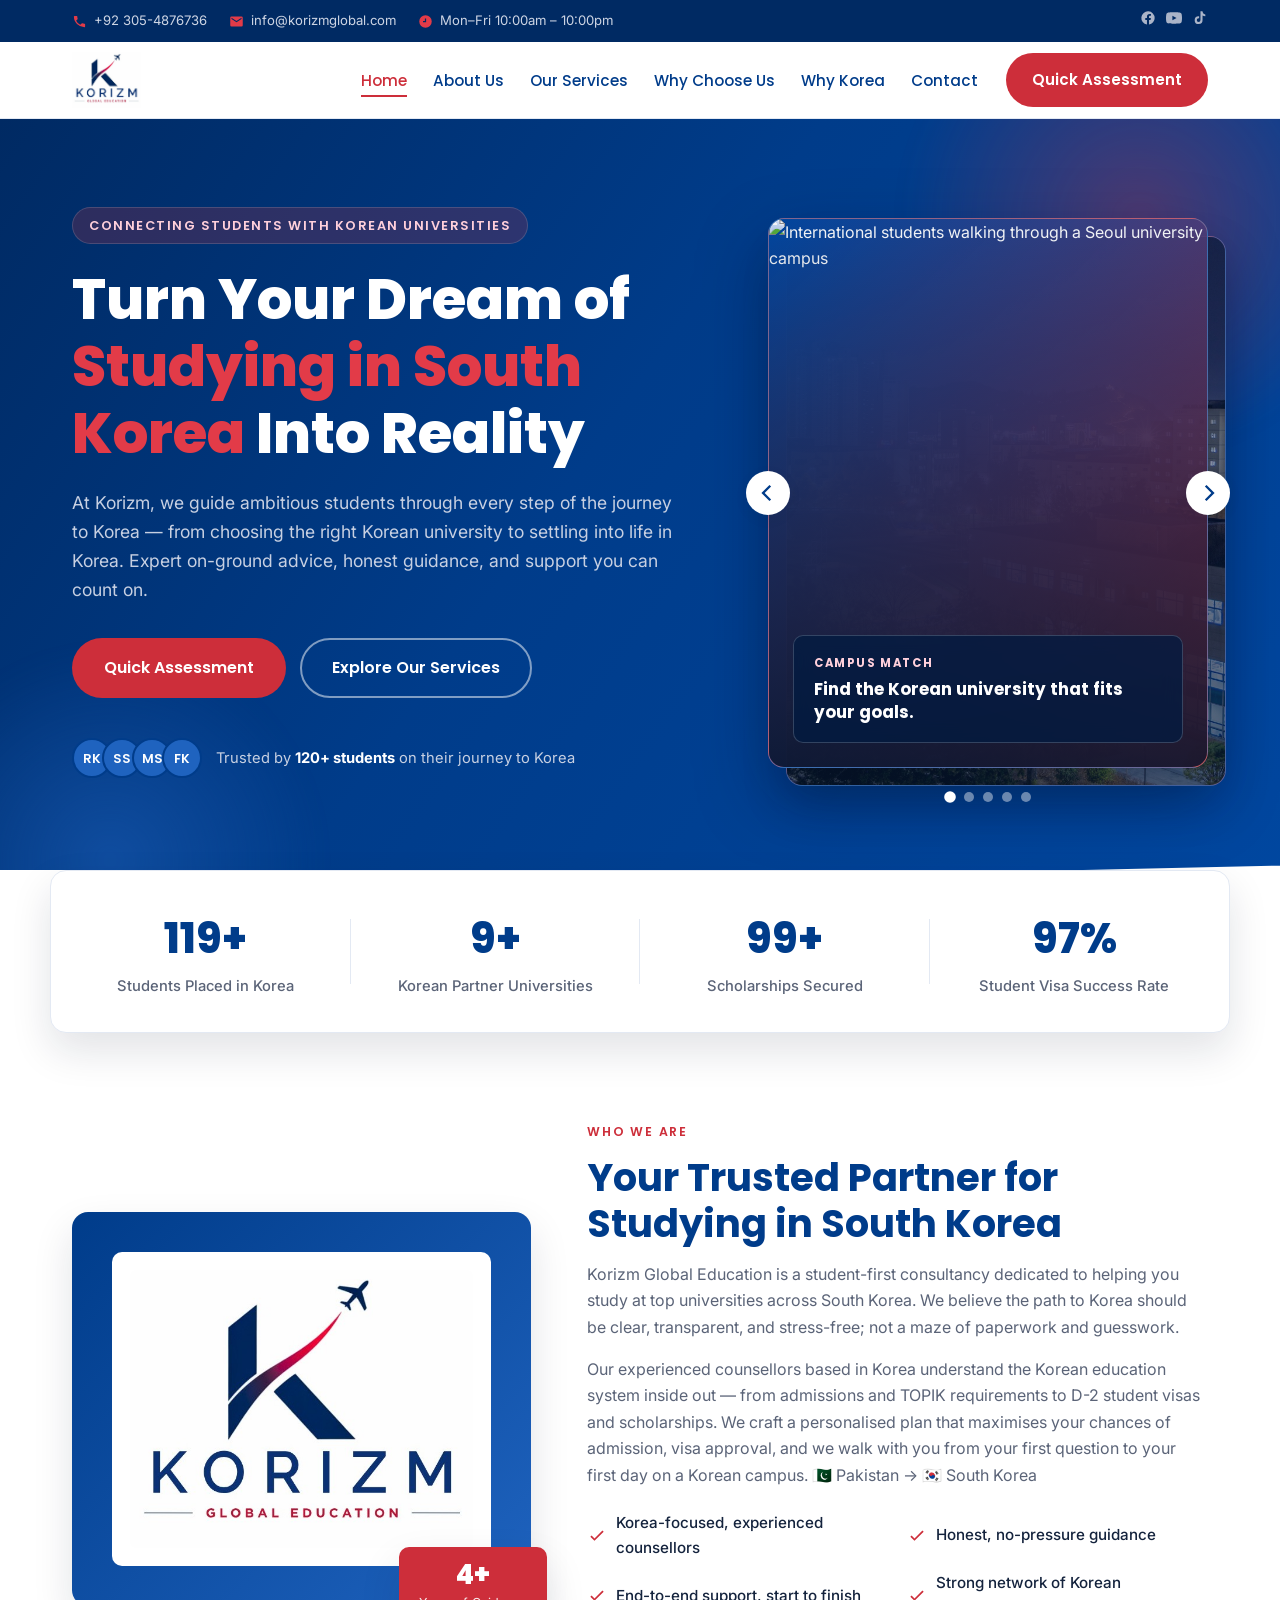
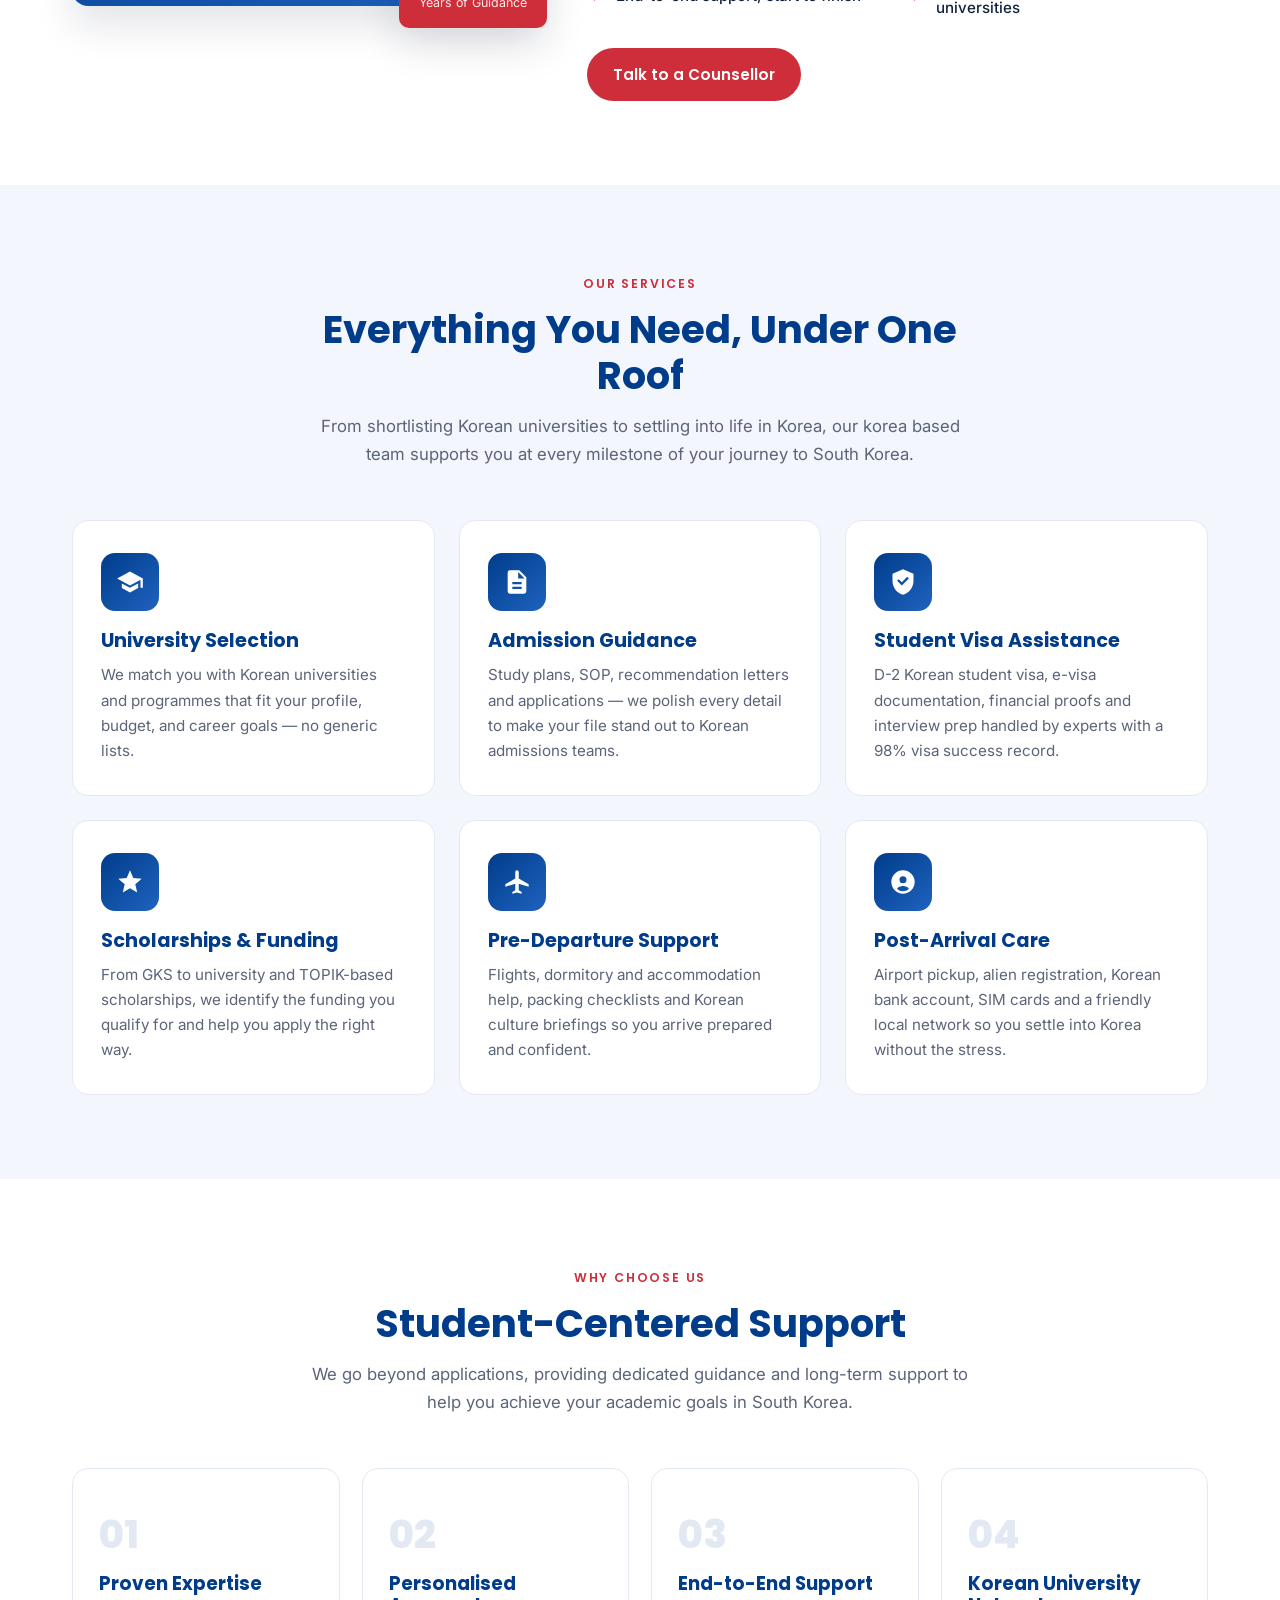
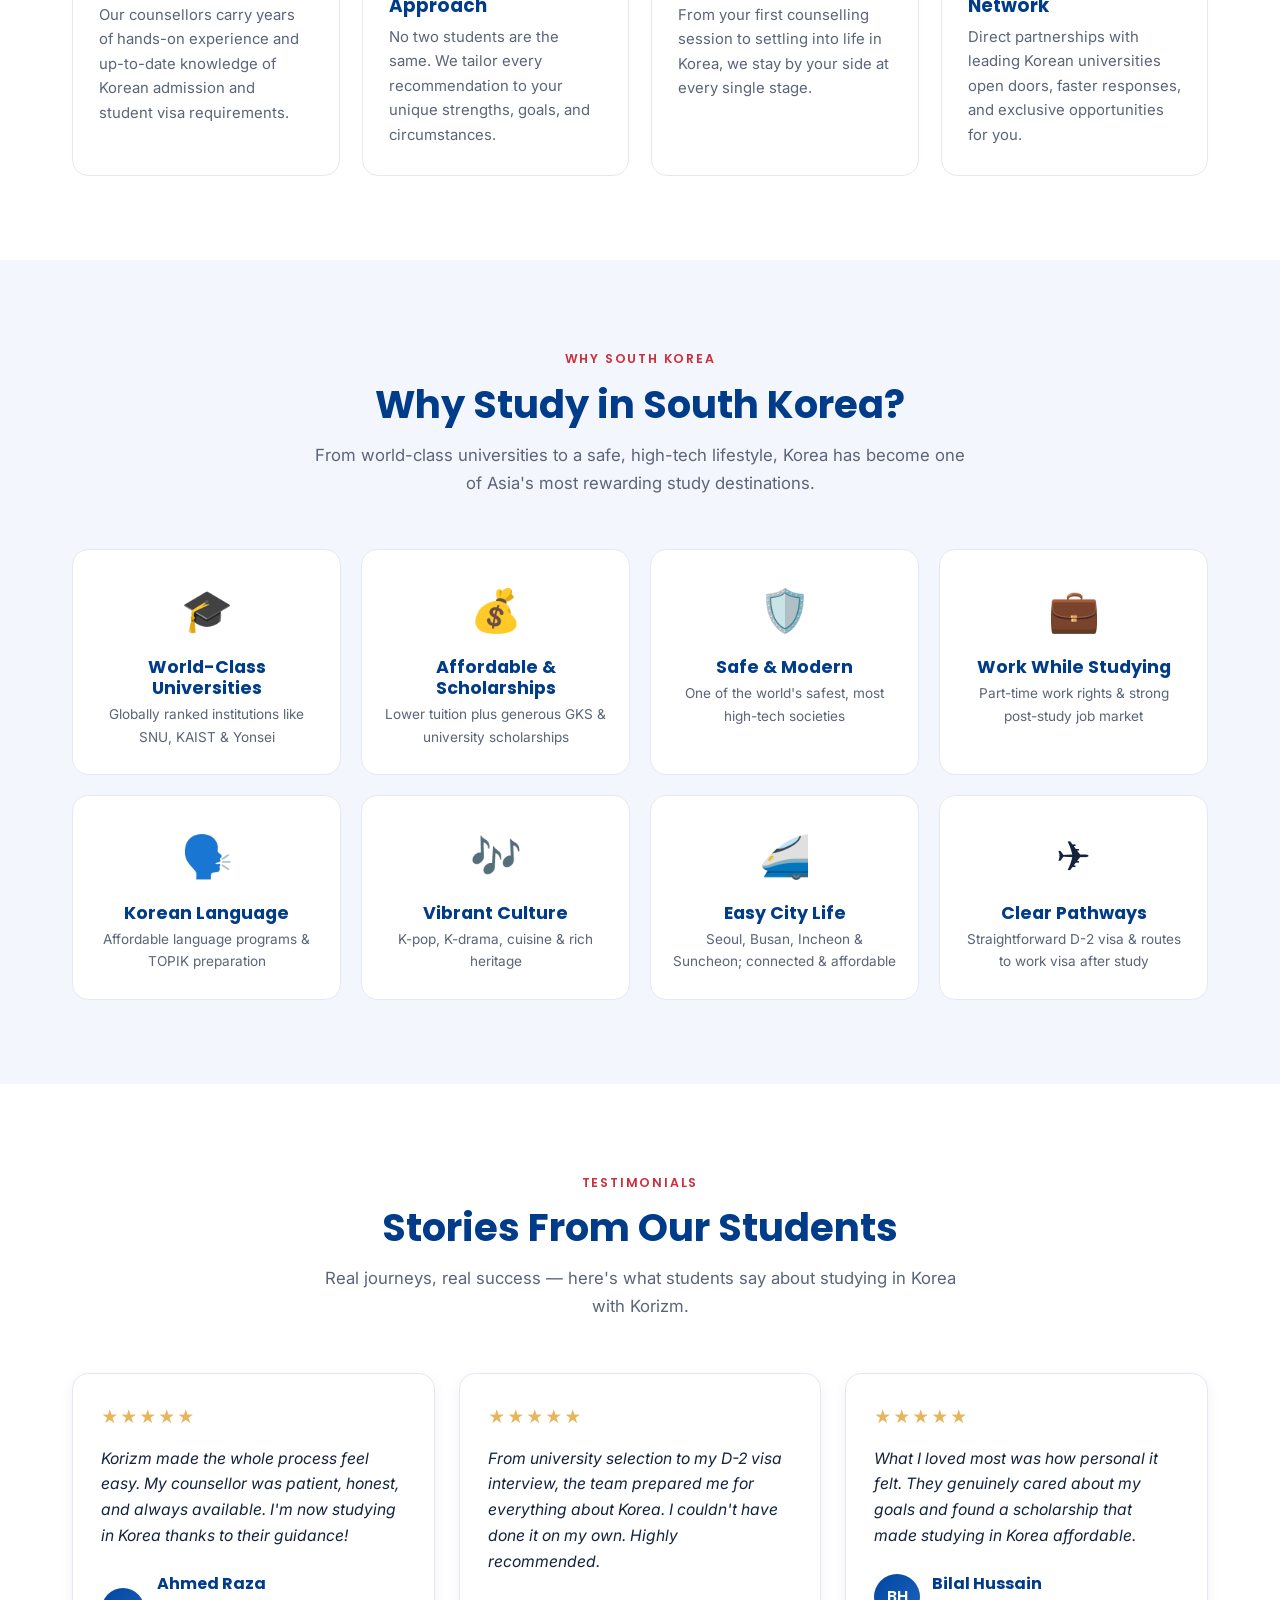
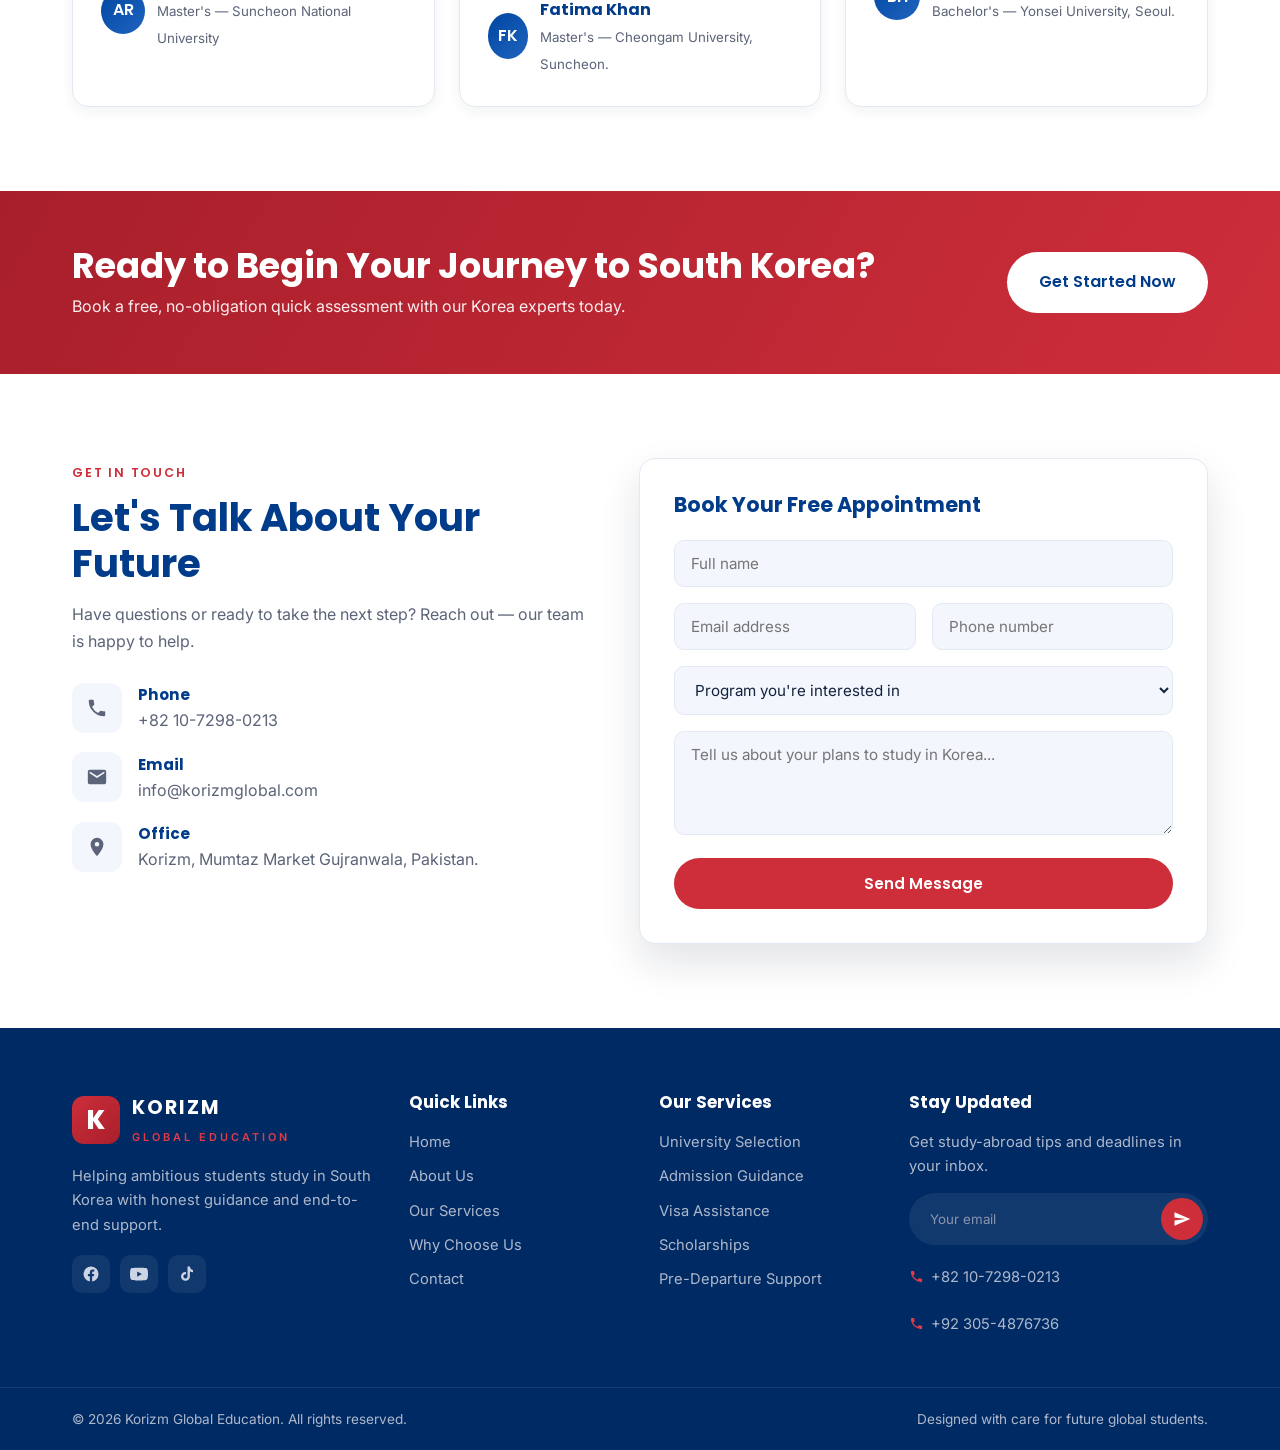
==== commit b7aded91: "Update contact information in index.html" ====
--- a/index.html
+++ b/index.html
@@ -24,9 +24,9 @@
     <div class="container topbar__inner">
       <div class="topbar__contacts">
 
-        <a href="https://wa.me/821072980213?text=Hello%20KORIZM%20Global%20Education" class="topbar__item">
+        <a href="https://wa.me/923054876736?text=Hello%20KORIZM%20Global%20Education" class="topbar__item">
           <svg viewBox="0 0 24 24" class="icon"><path d="M6.62 10.79a15.05 15.05 0 0 0 6.59 6.59l2.2-2.2a1 1 0 0 1 1.01-.24 11.36 11.36 0 0 0 3.56.57 1 1 0 0 1 1 1V20a1 1 0 0 1-1 1A17 17 0 0 1 3 4a1 1 0 0 1 1-1h3.5a1 1 0 0 1 1 1 11.36 11.36 0 0 0 .57 3.56 1 1 0 0 1-.24 1.01l-2.21 2.22z"/></svg>
-          <span>+82 10-7298-0213</span>
+          <span>+92 305-4876736</span>
         </a>
         <a href="mailto:info@korizmglobal.com" class="topbar__item">
 
@@ -536,6 +536,23 @@
             <svg viewBox="0 0 24 24" class="icon"><path d="M2 21l21-9L2 3v7l15 2-15 2z"/></svg>
           </button>
         </form>
+        <div style="
+    margin-top: 20px;
+">
+<a href="https://wa.me/821072980213?text=Hello%20KORIZM%20Global%20Education" class="topbar__item">
+          <svg viewBox="0 0 24 24" class="icon"><path d="M6.62 10.79a15.05 15.05 0 0 0 6.59 6.59l2.2-2.2a1 1 0 0 1 1.01-.24 11.36 11.36 0 0 0 3.56.57 1 1 0 0 1 1 1V20a1 1 0 0 1-1 1A17 17 0 0 1 3 4a1 1 0 0 1 1-1h3.5a1 1 0 0 1 1 1 11.36 11.36 0 0 0 .57 3.56 1 1 0 0 1-.24 1.01l-2.21 2.22z"></path></svg>
+          <span>+82 10-7298-0213</span>
+        </a>
+    </div>
+
+        <div style="
+    margin-top: 20px;
+">
+<a href="https://wa.me/923054876736?text=Hello%20KORIZM%20Global%20Education" class="topbar__item">
+          <svg viewBox="0 0 24 24" class="icon"><path d="M6.62 10.79a15.05 15.05 0 0 0 6.59 6.59l2.2-2.2a1 1 0 0 1 1.01-.24 11.36 11.36 0 0 0 3.56.57 1 1 0 0 1 1 1V20a1 1 0 0 1-1 1A17 17 0 0 1 3 4a1 1 0 0 1 1-1h3.5a1 1 0 0 1 1 1 11.36 11.36 0 0 0 .57 3.56 1 1 0 0 1-.24 1.01l-2.21 2.22z"></path></svg>
+          <span>+92 305-4876736</span>
+        </a>
+    </div>
       </div>
     </div>
 
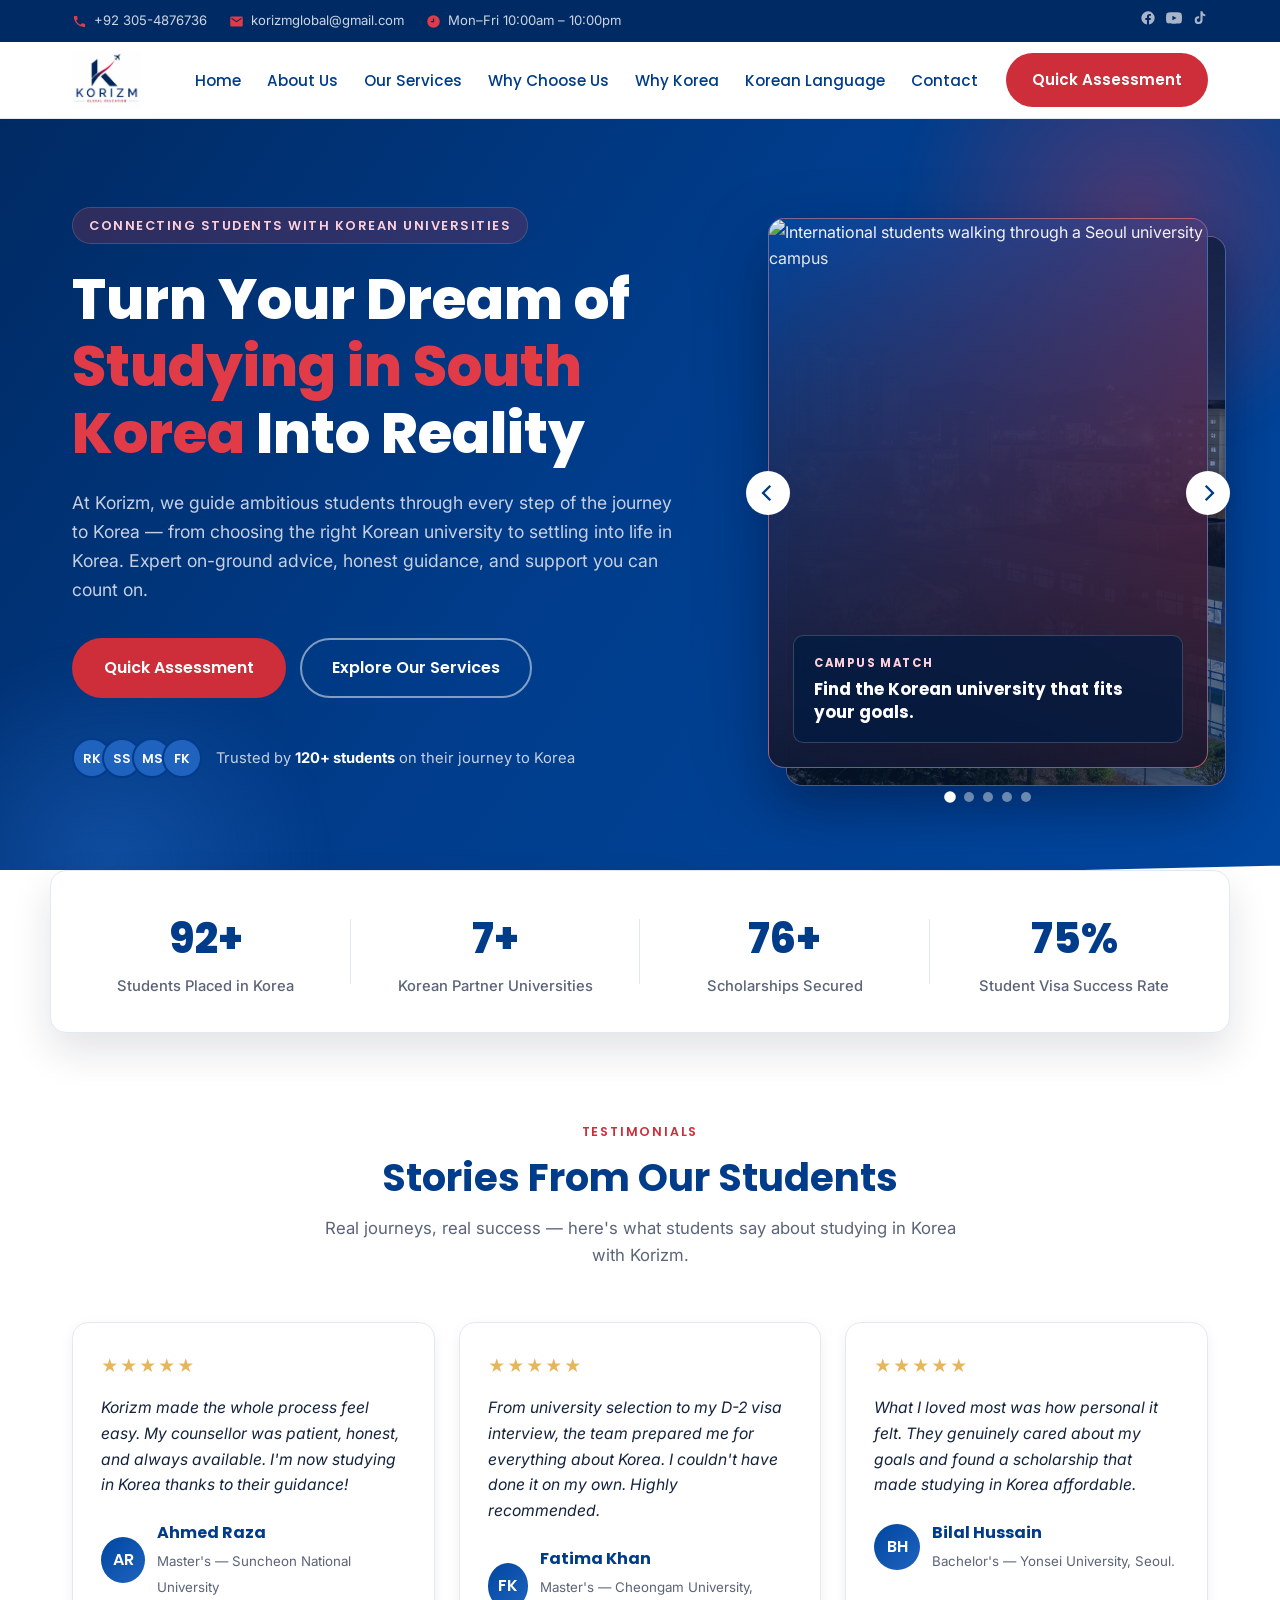
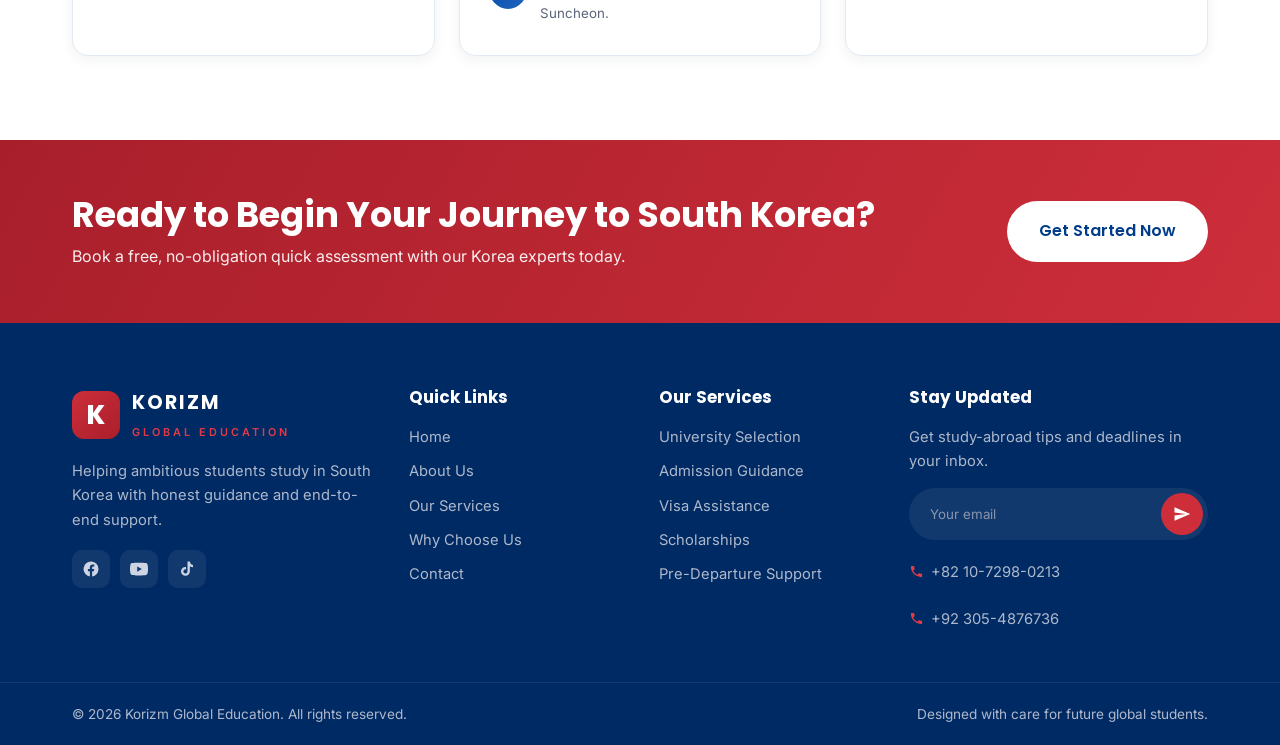
==== commit 8fc88e89: "Update Contact info and update code to july 18" ====
--- a/index.html
+++ b/index.html
@@ -16,22 +16,17 @@
 </head>
 <body>
 
-  
-
-  
   <!-- ===== Top Bar ===== -->
   <div class="topbar">
     <div class="container topbar__inner">
       <div class="topbar__contacts">
-
         <a href="https://wa.me/923054876736?text=Hello%20KORIZM%20Global%20Education" class="topbar__item">
           <svg viewBox="0 0 24 24" class="icon"><path d="M6.62 10.79a15.05 15.05 0 0 0 6.59 6.59l2.2-2.2a1 1 0 0 1 1.01-.24 11.36 11.36 0 0 0 3.56.57 1 1 0 0 1 1 1V20a1 1 0 0 1-1 1A17 17 0 0 1 3 4a1 1 0 0 1 1-1h3.5a1 1 0 0 1 1 1 11.36 11.36 0 0 0 .57 3.56 1 1 0 0 1-.24 1.01l-2.21 2.22z"/></svg>
           <span>+92 305-4876736</span>
         </a>
-        <a href="mailto:info@korizmglobal.com" class="topbar__item">
-
+        <a href="mailto:korizmglobal@gmail.com" class="topbar__item">
           <svg viewBox="0 0 24 24" class="icon"><path d="M20 4H4a2 2 0 0 0-2 2v12a2 2 0 0 0 2 2h16a2 2 0 0 0 2-2V6a2 2 0 0 0-2-2zm0 4-8 5-8-5V6l8 5 8-5z"/></svg>
-          <span>info@korizmglobal.com</span>
+          <span>korizmglobal@gmail.com</span>
         </a>
         <span class="topbar__item topbar__hours">
           <svg viewBox="0 0 24 24" class="icon"><path d="M12 2a10 10 0 1 0 0 20 10 10 0 0 0 0-20zm1 11h-5v-2h3V7h2z"/></svg>
@@ -61,21 +56,24 @@
   <!-- ===== Header / Nav ===== -->
   <header class="header" id="header">
     <div class="container header__inner">
-      <a href="#home" class="brand">
+      <a href="index.html" class="brand">
         <img src="public/korizm.jpg" alt="Korizm Global Education" class="brand__logo" />
       </a>
 
       <nav class="nav" id="nav">
         <button class="nav__close" id="navClose" aria-label="Close menu">&times;</button>
         <ul class="nav__list">
-          <li><a href="#home" class="nav__link">Home</a></li>
-          <li><a href="#about" class="nav__link">About Us</a></li>
-          <li><a href="#services" class="nav__link">Our Services</a></li>
-          <li><a href="#why" class="nav__link">Why Choose Us</a></li>
-          <li><a href="#destinations" class="nav__link">Why Korea</a></li>
-          <li><a href="#contact" class="nav__link">Contact</a></li>
+          <li><a href="index.html" class="nav__link">Home</a></li>
+          <li><a href="about.html" class="nav__link">About Us</a></li>
+          <li><a href="services.html" class="nav__link">Our Services</a></li>
+          <li><a href="why-us.html" class="nav__link">Why Choose Us</a></li>
+          <li><a href="destinations.html" class="nav__link">Why Korea</a></li>
+          <li><a href="korean-language.html" class="nav__link">Korean Language</a></li>
+          <li><a href="contact.html" class="nav__link">Contact</a></li>
         </ul>
-        <a href="#contact" class="btn btn--primary nav__cta">Quick Assessment</a>
+        <div style="display: flex; gap: 12px; flex-wrap: wrap;">
+          <a href="contact.html" class="btn btn--primary nav__cta">Quick Assessment</a>
+        </div>
       </nav>
 
       <button class="nav__toggle" id="navToggle" aria-label="Open menu">
@@ -99,8 +97,8 @@
           in Korea. Expert on-ground advice, honest guidance, and support you can count on.
         </p>
         <div class="hero__actions">
-          <a href="#contact" class="btn btn--primary btn--lg">Quick Assessment</a>
-          <a href="#services" class="btn btn--ghost btn--lg">Explore Our Services</a>
+          <a href="contact.html" class="btn btn--primary btn--lg">Quick Assessment</a>
+          <a href="services.html" class="btn btn--ghost btn--lg">Explore Our Services</a>
         </div>
         <div class="hero__trust">
           <div class="hero__avatars" aria-hidden="true">
@@ -218,159 +216,6 @@
       <div class="stat reveal">
         <div class="stat__num" data-count="98" data-suffix="%">0</div>
         <p class="stat__label">Student Visa Success Rate</p>
-      </div>
-    </div>
-  </section>
-
-  <!-- ===== About ===== -->
-  <section class="section about" id="about">
-    <div class="container about__inner">
-      <div class="about__media reveal">
-        <div class="about__card">
-          <div class="about__logo-wrap">
-            <img src="public/korizm.jpg" alt="Korizm Global Education logo" />
-          </div>
-          <div class="about__badge">
-            <strong>4+</strong>
-            <span>Years of Guidance</span>
-          </div>
-        </div>
-      </div>
-      <div class="about__content reveal">
-        <span class="eyebrow">Who We Are</span>
-        <h2 class="section__title">Your Trusted Partner for Studying in South Korea</h2>
-        <p>
-          Korizm Global Education is a student-first consultancy dedicated to helping you study
-          at top universities across South Korea. We believe the path to Korea should be clear,
-          transparent, and stress-free; not a maze of paperwork and guesswork.
-        </p>
-        <p>
-          Our experienced counsellors based in Korea understand the Korean education system inside out — from
-          admissions and TOPIK requirements to D-2 student visas and scholarships. We
-          craft a personalised plan that maximises your chances of admission, visa approval, and we walk with
-          you from your first question to your first day on a Korean campus.
-          <span class="country">
-    🇵🇰 Pakistan
-</span>
-
-<span class="arrow">→</span>
-
-<span class="country">
-    🇰🇷 South Korea
-</span>
-        </p>
-        <ul class="about__points">
-          <li><svg viewBox="0 0 24 24" class="tick"><path d="m9 16.2-3.5-3.5L4 14.2 9 19l11-11-1.5-1.5z"/></svg> Korea-focused, experienced counsellors</li>
-          <li><svg viewBox="0 0 24 24" class="tick"><path d="m9 16.2-3.5-3.5L4 14.2 9 19l11-11-1.5-1.5z"/></svg> Honest, no-pressure guidance</li>
-          <li><svg viewBox="0 0 24 24" class="tick"><path d="m9 16.2-3.5-3.5L4 14.2 9 19l11-11-1.5-1.5z"/></svg> End-to-end support, start to finish</li>
-          <li><svg viewBox="0 0 24 24" class="tick"><path d="m9 16.2-3.5-3.5L4 14.2 9 19l11-11-1.5-1.5z"/></svg> Strong network of Korean universities</li>
-        </ul>
-        <a href="#contact" class="btn btn--primary">Talk to a Counsellor</a>
-      </div>
-    </div>
-  </section>
-
-  <!-- ===== Services ===== -->
-  <section class="section section--soft services" id="services">
-    <div class="container">
-      <div class="section__head reveal">
-        <span class="eyebrow">Our Services</span>
-        <h2 class="section__title">Everything You Need, Under One Roof</h2>
-        <p class="section__sub">From shortlisting Korean universities to settling into life in Korea, our korea based team supports you at every milestone of your journey to South Korea.</p>
-      </div>
-
-      <div class="services__grid">
-        <article class="service reveal">
-          <div class="service__icon"><svg viewBox="0 0 24 24"><path d="M12 3 1 9l11 6 9-4.91V17h2V9zM5 13.18v4L12 21l7-3.82v-4L12 17z"/></svg></div>
-          <h3>University Selection</h3>
-          <p>We match you with Korean universities and programmes that fit your profile, budget, and career goals — no generic lists.</p>
-        </article>
-
-        <article class="service reveal">
-          <div class="service__icon"><svg viewBox="0 0 24 24"><path d="M14 2H6a2 2 0 0 0-2 2v16a2 2 0 0 0 2 2h12a2 2 0 0 0 2-2V8zm2 16H8v-2h8zm0-4H8v-2h8zm-3-5V3.5L18.5 9z"/></svg></div>
-          <h3>Admission Guidance</h3>
-          <p>Study plans, SOP, recommendation letters and applications — we polish every detail to make your file stand out to Korean admissions teams.</p>
-        </article>
-
-        <article class="service reveal">
-          <div class="service__icon"><svg viewBox="0 0 24 24"><path d="M12 1 3 5v6c0 5.55 3.84 10.74 9 12 5.16-1.26 9-6.45 9-12V5zm-1 14-4-4 1.41-1.41L11 12.17l4.59-4.58L17 9z"/></svg></div>
-          <h3>Student Visa Assistance</h3>
-          <p>D-2 Korean student visa, e-visa documentation, financial proofs and interview prep handled by experts with a 98% visa success record.</p>
-        </article>
-
-        <article class="service reveal">
-          <div class="service__icon"><svg viewBox="0 0 24 24"><path d="M12 2 9.19 8.63 2 9.24l5.46 4.73L5.82 21 12 17.27 18.18 21l-1.64-7.03L22 9.24l-7.19-.61z"/></svg></div>
-          <h3>Scholarships &amp; Funding</h3>
-          <p>From GKS to university and TOPIK-based scholarships, we identify the funding you qualify for and help you apply the right way.</p>
-        </article>
-
-        <article class="service reveal">
-          <div class="service__icon"><svg viewBox="0 0 24 24"><path d="M22 16v-2l-8.5-5V3.5a1.5 1.5 0 0 0-3 0V9L2 14v2l8.5-2.5V19L8 20.5V22l4-1 4 1v-1.5L13.5 19v-5.5z"/></svg></div>
-          <h3>Pre-Departure Support</h3>
-          <p>Flights, dormitory and accommodation help, packing checklists and Korean culture briefings so you arrive prepared and confident.</p>
-        </article>
-
-        <article class="service reveal">
-          <div class="service__icon"><svg viewBox="0 0 24 24"><path d="M12 2a10 10 0 1 0 10 10A10 10 0 0 0 12 2zm0 5a3 3 0 1 1-3 3 3 3 0 0 1 3-3zm0 13a7.2 7.2 0 0 1-5-2c.03-1.66 3.33-2.57 5-2.57S16.97 16.34 17 18a7.2 7.2 0 0 1-5 2z"/></svg></div>
-          <h3>Post-Arrival Care</h3>
-          <p>Airport pickup, alien registration, Korean bank account, SIM cards and a friendly local network so you settle into Korea without the stress.</p>
-        </article>
-      </div>
-    </div>
-  </section>
-
-  <!-- ===== Why Choose Us ===== -->
-  <section class="section why" id="why">
-    <div class="container">
-      <div class="section__head reveal">
-        <span class="eyebrow">Why Choose Us</span>
-        <h2 class="section__title">Student-Centered Support</h2>
-        <p class="section__sub">We go beyond applications, providing dedicated guidance and long-term support to help you achieve your academic goals in South Korea.</p>
-      </div>
-
-      <div class="why__grid">
-        <div class="pillar reveal">
-          <div class="pillar__no">01</div>
-          <h3>Proven Expertise</h3>
-          <p>Our counsellors carry years of hands-on experience and up-to-date knowledge of Korean admission and student visa requirements.</p>
-        </div>
-        <div class="pillar reveal">
-          <div class="pillar__no">02</div>
-          <h3>Personalised Approach</h3>
-          <p>No two students are the same. We tailor every recommendation to your unique strengths, goals, and circumstances.</p>
-        </div>
-        <div class="pillar reveal">
-          <div class="pillar__no">03</div>
-          <h3>End-to-End Support</h3>
-          <p>From your first counselling session to settling into life in Korea, we stay by your side at every single stage.</p>
-        </div>
-        <div class="pillar reveal">
-          <div class="pillar__no">04</div>
-          <h3>Korean University Network</h3>
-          <p>Direct partnerships with leading Korean universities open doors, faster responses, and exclusive opportunities for you.</p>
-        </div>
-      </div>
-    </div>
-  </section>
-
-  <!-- ===== Why Study in Korea ===== -->
-  <section class="section section--soft destinations" id="destinations">
-    <div class="container">
-      <div class="section__head reveal">
-        <span class="eyebrow">Why South Korea</span>
-        <h2 class="section__title">Why Study in South Korea?</h2>
-        <p class="section__sub">From world-class universities to a safe, high-tech lifestyle, Korea has become one of Asia's most rewarding study destinations.</p>
-      </div>
-
-      <div class="destinations__grid">
-        <div class="dest reveal"><span class="dest__flag">🎓</span><h3>World-Class Universities</h3><p>Globally ranked institutions like SNU, KAIST &amp; Yonsei</p></div>
-        <div class="dest reveal"><span class="dest__flag">💰</span><h3>Affordable &amp; Scholarships</h3><p>Lower tuition plus generous GKS &amp; university scholarships</p></div>
-        <div class="dest reveal"><span class="dest__flag">🛡️</span><h3>Safe &amp; Modern</h3><p>One of the world's safest, most high-tech societies</p></div>
-        <div class="dest reveal"><span class="dest__flag">💼</span><h3>Work While Studying</h3><p>Part-time work rights &amp; strong post-study job market</p></div>
-        <div class="dest reveal"><span class="dest__flag">🗣️</span><h3>Korean Language</h3><p>Affordable language programs &amp; TOPIK preparation</p></div>
-        <div class="dest reveal"><span class="dest__flag">🎶</span><h3>Vibrant Culture</h3><p>K-pop, K-drama, cuisine &amp; rich heritage</p></div>
-        <div class="dest reveal"><span class="dest__flag">🚄</span><h3>Easy City Life</h3><p>Seoul, Busan, Incheon &amp; Suncheon; connected &amp; affordable</p></div>
-        <div class="dest reveal"><span class="dest__flag">✈️</span><h3>Clear Pathways</h3><p>Straightforward D-2 visa &amp; routes to work visa after study</p></div>
       </div>
     </div>
   </section>
@@ -412,65 +257,7 @@
         <h2>Ready to Begin Your Journey to South Korea?</h2>
         <p>Book a free, no-obligation quick assessment with our Korea experts today.</p>
       </div>
-      <a href="#contact" class="btn btn--light btn--lg">Get Started Now</a>
-    </div>
-  </section>
-
-  <!-- ===== Contact ===== -->
-  <section class="section contact" id="contact">
-    <div class="container contact__inner">
-      <div class="contact__info reveal">
-        <span class="eyebrow">Get in Touch</span>
-        <h2 class="section__title">Let's Talk About Your Future</h2>
-        <p>Have questions or ready to take the next step? Reach out — our team is happy to help.</p>
-
-        <ul class="contact__list">
-          <li>
-            <span class="contact__ic"><svg viewBox="0 0 24 24"><path d="M6.62 10.79a15.05 15.05 0 0 0 6.59 6.59l2.2-2.2a1 1 0 0 1 1.01-.24 11.36 11.36 0 0 0 3.56.57 1 1 0 0 1 1 1V20a1 1 0 0 1-1 1A17 17 0 0 1 3 4a1 1 0 0 1 1-1h3.5a1 1 0 0 1 1 1 11.36 11.36 0 0 0 .57 3.56 1 1 0 0 1-.24 1.01l-2.21 2.22z"/></svg></span>
-            <div><strong>Phone</strong><a href="https://wa.me/821072980213?text=Hello%20KORIZM%20Global%20Education">
-   +82 10-7298-0213</a></div>
-          </li>
-          <li>
-            <span class="contact__ic"><svg viewBox="0 0 24 24"><path d="M20 4H4a2 2 0 0 0-2 2v12a2 2 0 0 0 2 2h16a2 2 0 0 0 2-2V6a2 2 0 0 0-2-2zm0 4-8 5-8-5V6l8 5 8-5z"/></svg></span>
-            <div><strong>Email</strong><a href="mailto:info@korizmglobal.com">info@korizmglobal.com</a></div>
-          </li>
-          <li>
-            <span class="contact__ic"><svg viewBox="0 0 24 24"><path d="M12 2a7 7 0 0 0-7 7c0 5.25 7 13 7 13s7-7.75 7-13a7 7 0 0 0-7-7zm0 9.5A2.5 2.5 0 1 1 14.5 9 2.5 2.5 0 0 1 12 11.5z"/></svg></span>
-            <div><strong>Office</strong><span>Korizm, Mumtaz Market Gujranwala, Pakistan.</span></div>
-          </li>
-        </ul>
-      </div>
-
-      <form class="contact__form reveal" id="contactForm" novalidate>
-        <h3>Book Your Free Appointment</h3>
-        <div class="field">
-          <input type="text" id="name" name="name" placeholder="Full name" required />
-        </div>
-        <div class="field-row">
-          <div class="field">
-            <input type="email" id="email" name="email" placeholder="Email address" required />
-          </div>
-          <div class="field">
-            <input type="tel" id="phone" name="phone" placeholder="Phone number" />
-          </div>
-        </div>
-        <div class="field">
-          <select id="program" name="program" required>
-            <option value="" disabled selected>Program you're interested in</option>
-            <option>Korean Language Program</option>
-            <option>Bachelor's Degree</option>
-            <option>Master's Degree</option>
-            <option>PhD / Research</option>
-            <option>Exchange Program</option>
-            <option>Not sure yet</option>
-          </select>
-        </div>
-        <div class="field">
-          <textarea id="message" name="message" rows="4" placeholder="Tell us about your plans to study in Korea..."></textarea>
-        </div>
-        <button type="submit" class="btn btn--primary btn--block">Send Message</button>
-        <p class="form__note" id="formNote" hidden>Thanks! Your message has been sent — we'll be in touch shortly.</p>
-      </form>
+      <a href="contact.html" class="btn btn--light btn--lg">Get Started Now</a>
     </div>
   </section>
 
@@ -508,22 +295,22 @@
       <div class="footer__col">
         <h4>Quick Links</h4>
         <ul>
-          <li><a href="#home">Home</a></li>
-          <li><a href="#about">About Us</a></li>
-          <li><a href="#services">Our Services</a></li>
-          <li><a href="#why">Why Choose Us</a></li>
-          <li><a href="#contact">Contact</a></li>
+          <li><a href="index.html">Home</a></li>
+          <li><a href="about.html">About Us</a></li>
+          <li><a href="services.html">Our Services</a></li>
+          <li><a href="why-us.html">Why Choose Us</a></li>
+          <li><a href="contact.html">Contact</a></li>
         </ul>
       </div>
 
       <div class="footer__col">
         <h4>Our Services</h4>
         <ul>
-          <li><a href="#services">University Selection</a></li>
-          <li><a href="#services">Admission Guidance</a></li>
-          <li><a href="#services">Visa Assistance</a></li>
-          <li><a href="#services">Scholarships</a></li>
-          <li><a href="#services">Pre-Departure Support</a></li>
+          <li><a href="services.html">University Selection</a></li>
+          <li><a href="services.html">Admission Guidance</a></li>
+          <li><a href="services.html">Visa Assistance</a></li>
+          <li><a href="services.html">Scholarships</a></li>
+          <li><a href="services.html">Pre-Departure Support</a></li>
         </ul>
       </div>
 
@@ -536,23 +323,18 @@
             <svg viewBox="0 0 24 24" class="icon"><path d="M2 21l21-9L2 3v7l15 2-15 2z"/></svg>
           </button>
         </form>
-        <div style="
-    margin-top: 20px;
-">
-<a href="https://wa.me/821072980213?text=Hello%20KORIZM%20Global%20Education" class="topbar__item">
+            <div style="margin-top: 20px;">
+        <a href="https://wa.me/821072980213?text=Hello%20KORIZM%20Global%20Education" class="topbar__item">
           <svg viewBox="0 0 24 24" class="icon"><path d="M6.62 10.79a15.05 15.05 0 0 0 6.59 6.59l2.2-2.2a1 1 0 0 1 1.01-.24 11.36 11.36 0 0 0 3.56.57 1 1 0 0 1 1 1V20a1 1 0 0 1-1 1A17 17 0 0 1 3 4a1 1 0 0 1 1-1h3.5a1 1 0 0 1 1 1 11.36 11.36 0 0 0 .57 3.56 1 1 0 0 1-.24 1.01l-2.21 2.22z"></path></svg>
           <span>+82 10-7298-0213</span>
         </a>
-    </div>
-
-        <div style="
-    margin-top: 20px;
-">
-<a href="https://wa.me/923054876736?text=Hello%20KORIZM%20Global%20Education" class="topbar__item">
+        </div>
+        <div style="margin-top: 20px;">
+        <a href="https://wa.me/923054876736?text=Hello%20KORIZM%20Global%20Education" class="topbar__item">
           <svg viewBox="0 0 24 24" class="icon"><path d="M6.62 10.79a15.05 15.05 0 0 0 6.59 6.59l2.2-2.2a1 1 0 0 1 1.01-.24 11.36 11.36 0 0 0 3.56.57 1 1 0 0 1 1 1V20a1 1 0 0 1-1 1A17 17 0 0 1 3 4a1 1 0 0 1 1-1h3.5a1 1 0 0 1 1 1 11.36 11.36 0 0 0 .57 3.56 1 1 0 0 1-.24 1.01l-2.21 2.22z"></path></svg>
           <span>+92 305-4876736</span>
         </a>
-    </div>
+        </div>
       </div>
     </div>
 
@@ -564,7 +346,7 @@
     </div>
   </footer>
 
-  <a href="#home" class="to-top" id="toTop" aria-label="Back to top">
+  <a href="index.html" class="to-top" id="toTop" aria-label="Back to top">
     <svg viewBox="0 0 24 24" class="icon"><path d="M12 4l8 8-1.4 1.4L13 7.8V20h-2V7.8L5.4 13.4 4 12z"/></svg>
   </a>
 
